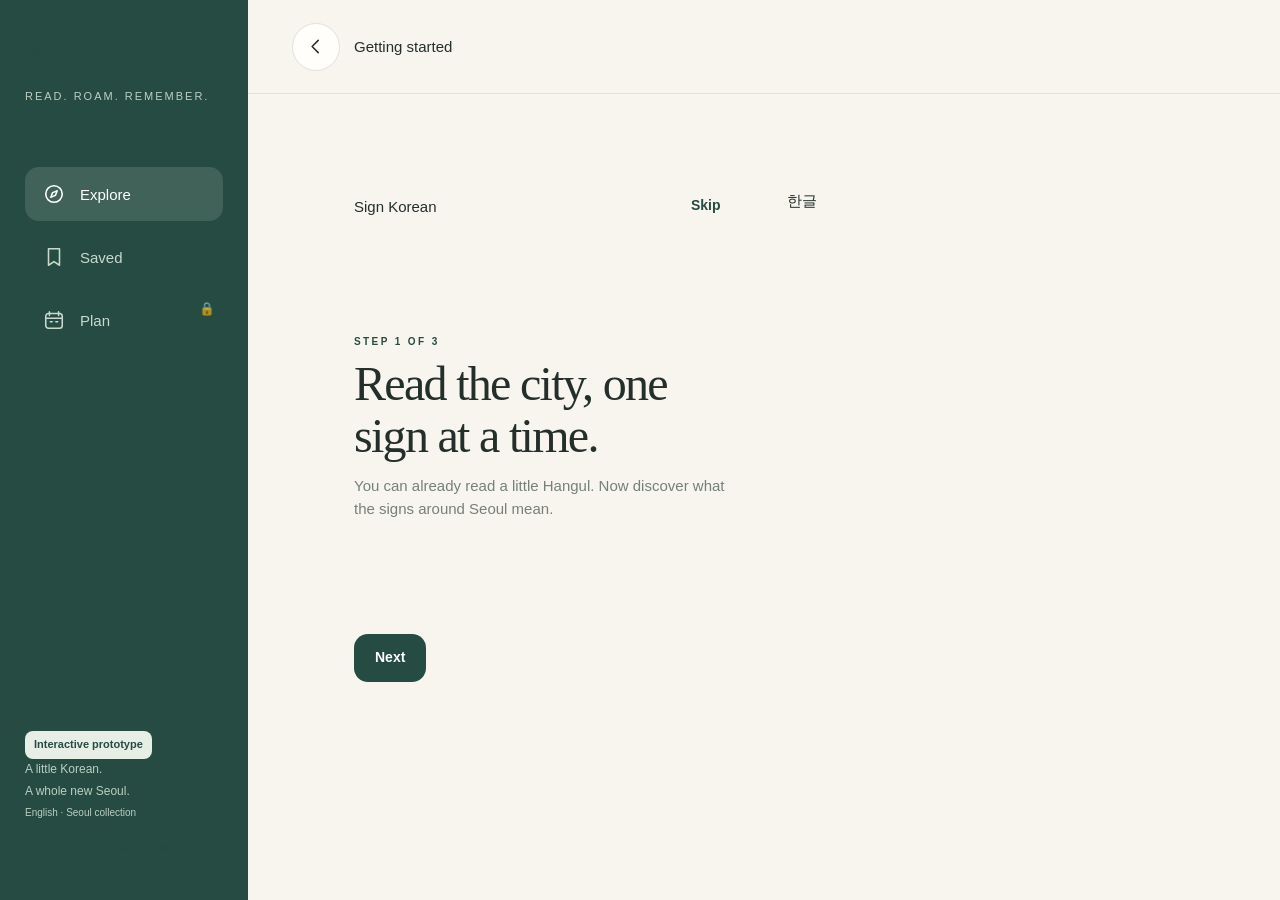
==== prototype/index.html @ f9865173 "feat(prototype): add interactive design prototype SC01~SC21을 클릭으로 따라갈 수 있는 오프라인 프로토타입. - 기초 표지판 30장(" ====
<!doctype html>
<html lang="en">
<head>
  <meta charset="utf-8">
  <meta name="viewport" content="width=device-width, initial-scale=1, viewport-fit=cover">
  <meta name="theme-color" content="#254b42">
  <title>Sign Korean · Learn your way around Seoul</title>
  <link rel="stylesheet" href="styles.css">
</head>
<body>
  <div id="app"></div>
  <script src="data.js"></script>
  <script src="app.js"></script>
</body>
</html>
---- prototype/styles.css ----
/* Sign Korean — photo-led travel companion. */
:root{--paper:#f7f5ee;--surface:#fffefa;--forest:#254b42;--forest-dark:#193930;--coral:#e27659;--ink:#242f2b;--muted:#758078;--line:#dfE4da;--sage:#e7eee5;--cream:#eeeadc;--radius:24px;--sans:'Segoe UI','Noto Sans',Tahoma,sans-serif;--display:Georgia,'Times New Roman',serif}
*{box-sizing:border-box}html{scroll-behavior:smooth}body{margin:0;background:var(--paper);color:var(--ink);font-family:var(--sans);font-size:15px;line-height:1.55;-webkit-font-smoothing:antialiased}button,input,select,textarea{font:inherit}button,a,input,select{ -webkit-tap-highlight-color:transparent}button{cursor:pointer}button:disabled{cursor:not-allowed;opacity:.44}button{color:inherit}a{color:var(--forest)}img{display:block;max-width:100%}svg{flex-shrink:0;vertical-align:middle}button svg{width:22px;height:22px}h1,h2,h3,p{margin:0}h2{font-size:23px;font-weight:650;letter-spacing:-.6px}h3{font-size:17px;font-weight:650}button:focus-visible,a:focus-visible,input:focus-visible,select:focus-visible,[tabindex]:focus-visible{outline:3px solid var(--coral);outline-offset:4px}::selection{background:#dfebd9}button{transition:background .18s ease,transform .18s ease,border-color .18s ease}button:hover:not(:disabled){transform:translateY(-1px)}button:active:not(:disabled){transform:translateY(0)}
.app-shell{min-height:100vh}.app-sidebar{position:fixed;inset:0 auto 0 0;width:248px;padding:42px 25px 28px;background:var(--forest);color:var(--paper);display:flex;flex-direction:column;z-index:20}.app-sidebar .brand{font-family:var(--display);font-size:31px;line-height:1.1;letter-spacing:-1px}.app-sidebar .brand small,.app-sidebar .brand-tagline{display:block;font-family:var(--sans);font-size:11px;letter-spacing:2px;text-transform:uppercase;color:#bccfc1;margin-top:14px}.app-sidebar nav{display:flex;flex-direction:column;gap:9px;margin-top:65px}.app-sidebar nav button{border:0;background:transparent;color:#c9d9ce;text-align:left;min-height:54px;padding:0 18px;display:flex;align-items:center;gap:15px;border-radius:14px;font-size:15px}.app-sidebar nav button.active,.app-sidebar nav button:hover{color:#fff;background:#416258}.app-sidebar .sidebar-note,.app-sidebar .sidebar-footer{margin-top:auto;color:#bccfc1;font-size:12px;line-height:1.8}.app-sidebar .sidebar-note strong{display:block;color:#eaf0e5;font-weight:500;font-size:14px}.workspace{margin-left:248px;min-height:100vh}.topbar{height:94px;max-width:1150px;padding:0 44px;margin:auto;display:flex;align-items:center;justify-content:space-between;gap:16px;border-bottom:1px solid var(--line)}.topbar h2,.topbar .topbar-title{font-size:16px;font-weight:600;letter-spacing:0}.topbar .topbar-left{display:flex;align-items:center;gap:14px}.topbar .topbar-meta{color:var(--muted);font-size:12px}.page-body{max-width:1100px;margin:0 auto;padding:38px 44px 56px;animation:arrive .3s ease-out}.page-head{margin-bottom:28px}.eyebrow{text-transform:uppercase;letter-spacing:2.4px;font-size:10px;font-weight:650;color:var(--forest);margin-bottom:9px}.page-title{font-family:var(--display);font-size:48px;line-height:1.08;font-weight:400;letter-spacing:-1.7px}.page-subtitle{margin-top:12px;color:var(--muted);max-width:510px;font-size:15px}.bottom-nav{display:none}.back-button{display:inline-flex;align-items:center;justify-content:center;min-width:48px;min-height:48px;border:1px solid var(--line);background:var(--surface);border-radius:50%}
.btn{display:inline-flex;align-items:center;justify-content:center;gap:9px;border-radius:14px;min-height:48px;padding:12px 20px;font-weight:600;font-size:14px;border:1px solid transparent;line-height:1.4;text-decoration:none}.btn-primary{background:var(--forest);color:white}.btn-primary:hover:not(:disabled){background:var(--forest-dark)}.btn-secondary{background:var(--surface);border-color:var(--line);color:var(--forest)}.btn-secondary:hover:not(:disabled){border-color:#a9bcae;background:#f0f5eb}.btn-ghost{background:transparent;color:var(--forest)}.btn-danger,.danger{color:#ad4531}.btn-danger{background:#fce8df;border-color:#f2c7b7}.icon-btn{width:48px;height:48px;min-width:48px;border:1px solid var(--line);display:inline-flex;align-items:center;justify-content:center;border-radius:50%;background:var(--surface)}.icon-btn.active{background:var(--forest);border-color:var(--forest);color:#fff}.icon-btn svg{width:21px;height:21px}.badge{display:inline-flex;align-items:center;gap:5px;border-radius:8px;background:var(--sage);color:var(--forest);padding:4px 9px;font-size:11px;font-weight:600;white-space:nowrap}.badge.coral{background:#fae5dc;color:#a65339}.badge.known{background:#deeadb}.badge.learning{background:#fae7dd;color:#ab583d}.badge.new{background:#efeee8;color:#7e8278}.chips{display:flex;gap:8px;flex-wrap:wrap}.chip{border:1px solid var(--line);background:transparent;padding:9px 16px;border-radius:100px;min-height:44px;font-size:12px;font-weight:600;white-space:nowrap}.chip.active{background:var(--forest);color:#fff;border-color:var(--forest)}
.hero-panel{border-radius:var(--radius);overflow:hidden;position:relative;min-height:270px;margin-bottom:32px;background:var(--forest);color:white;padding:35px;display:flex;align-items:flex-end}.hero-panel>img,.hero-panel .hero-image{position:absolute;inset:0;width:100%;height:100%;object-fit:cover;opacity:.7}.hero-panel:after{content:'';position:absolute;inset:0;background:linear-gradient(90deg,rgba(20,43,35,.77),rgba(20,43,35,.04))}.hero-panel>*:not(img):not(.hero-image){position:relative;z-index:1}.hero-panel h2{font-family:var(--display);font-size:37px;font-weight:400;line-height:1.15;max-width:340px;letter-spacing:-.9px}.hero-panel p{max-width:330px;margin-top:12px;color:#e1e9dd;font-size:13px}.hero-panel .eyebrow{color:#f1dfcb}.hero-panel .btn{margin-top:20px;background:var(--surface);color:var(--forest)}.search-field,.search-box{position:relative;display:flex;gap:10px;align-items:center;border:1px solid var(--line);border-radius:14px;padding:0 15px;background:var(--surface);margin-bottom:25px}.search-field input,.search-box input{border:0!important;box-shadow:none!important;background:transparent;width:100%;min-height:52px;outline:none;padding:12px 0}.search-field svg,.search-box svg{width:19px;color:var(--muted)}.landmark-grid{display:grid;grid-template-columns:repeat(2,minmax(0,1fr));gap:24px}.landmark-card{padding:0;background:var(--surface);border:1px solid var(--line);border-radius:var(--radius);overflow:hidden;text-align:left;width:100%;display:block;color:var(--ink);transition:transform .22s,border-color .22s}.landmark-card:hover{border-color:#b7c7b8;transform:translateY(-3px)!important}.landmark-image{width:100%;height:225px;object-fit:cover}.landmark-info{padding:21px 23px 22px}.landmark-info h3{font-family:var(--display);font-size:26px;font-weight:400;letter-spacing:-.6px}.landmark-info p{color:var(--muted);font-size:12px;margin:4px 0 15px}.landmark-info .row{justify-content:space-between}.landmark-info .small{font-size:11px}.section-head{display:flex;align-items:center;justify-content:space-between;gap:16px;margin:30px 0 18px}.section-head h2{font-size:20px}.section-head .small{color:var(--muted)}.resume-banner,.notice,.info-banner{padding:17px 20px;border:1px solid #cfdaca;background:#eaf0e4;border-radius:16px;display:flex;gap:15px;align-items:center;margin-bottom:24px}.resume-banner>div{flex:1}.resume-banner strong{font-size:14px}.resume-banner p{color:var(--muted);font-size:12px}.offline-banner,.error-banner{padding:12px 16px;background:#f8e8df;border:1px solid #efd0bd;border-radius:12px;font-size:12px;color:#a04e36;margin-bottom:20px}
.detail-image,.detail-hero{width:100%;height:330px;border-radius:24px;object-fit:cover;margin-bottom:26px}.detail-layout{display:grid;grid-template-columns:minmax(0,1.55fr) minmax(240px,1fr);gap:30px}.place-list{display:flex;flex-direction:column;gap:12px}.place-row,.saved-row{display:flex;align-items:center;gap:17px;padding:16px;background:var(--surface);border:1px solid var(--line);border-radius:18px;width:100%;text-align:left}.place-row img,.saved-row img{width:78px;height:78px;object-fit:cover;border-radius:12px;flex-shrink:0}.place-row .place-info,.saved-row .saved-info,.place-row>div,.saved-row>div{flex:1;min-width:0}.place-row h3,.saved-row h3{font-size:15px}.place-row p,.saved-row p{font-size:12px;color:var(--muted);margin:3px 0}.saved-row .korean{font-size:21px;font-weight:650;letter-spacing:-.4px}.saved-row .row{margin-top:9px}.saved-list{display:flex;flex-direction:column;gap:14px}.filter-bar{display:flex;gap:12px;margin:20px 0 25px}.filter-bar .select{min-width:0;flex:1}.stat-grid{display:grid;grid-template-columns:repeat(3,minmax(0,1fr));gap:12px;margin:22px 0}.stat-card{border:1px solid var(--line);border-radius:16px;padding:20px 16px;background:var(--surface);text-align:center}.stat-card strong,.stat-card .stat-value{display:block;font-family:var(--display);font-size:34px;font-weight:400;line-height:1.15;color:var(--forest)}.stat-card span,.stat-card .small{display:block;color:var(--muted);font-size:11px;margin-top:6px}.action-bar,.fixed-actions{display:flex;gap:10px;flex-wrap:wrap;margin-top:27px}.action-bar .btn-primary{flex:1}.word-display{font-size:35px;line-height:1.4;font-weight:650;letter-spacing:-1px}.meaning-text{font-family:var(--display);font-size:24px;color:var(--forest);line-height:1.3}.address{font-size:12px;color:var(--muted)}
.learning-layout{max-width:690px;margin:auto}.study-progress{display:flex;align-items:center;justify-content:space-between;gap:12px;margin-bottom:16px;font-size:12px;color:var(--muted)}.progress-track,.progress-bar{height:4px;border-radius:8px;background:#e0e6db;overflow:hidden;flex:1}.progress-track span,.progress-bar span{display:block;height:100%;background:var(--forest);border-radius:inherit}.learning-card{border-radius:24px;background:var(--surface);overflow:hidden;border:1px solid var(--line)}.sign-photo{position:relative;aspect-ratio:4/3;overflow:hidden;background:#e8e5db;touch-action:none;user-select:none;cursor:zoom-in;isolation:isolate}.sign-image{width:100%;height:100%;object-fit:contain;pointer-events:none}.sign-photo .icon-btn{position:absolute;top:16px;right:16px;z-index:4;background:#fffefae8}.photo-overlay{position:absolute;inset:auto 16px 16px 16px;display:flex;justify-content:space-between;align-items:center;pointer-events:none}.photo-overlay .badge{background:#fffefae6}.word-panel{padding:27px;text-align:center;min-height:165px}.word-panel h2,.word-panel .korean{font-size:34px;letter-spacing:-1px;margin-bottom:10px;font-weight:650}.word-panel .meaning{font-family:var(--display);font-size:25px;color:var(--forest)}.word-panel .muted{font-size:12px;margin-top:6px}.word-panel .btn{margin-top:3px}.learning-actions{display:grid;grid-template-columns:1fr 1fr;gap:12px;margin-top:20px}.learning-actions .btn{min-height:56px;border-radius:16px}.learning-actions .btn:first-child{background:var(--forest);color:#fff;border-color:var(--forest)}.learning-actions .btn:last-child{background:#f3e0d5;border-color:#ebcab8;color:#9d4d34}.gesture-hint{font-size:11px;text-align:center;color:var(--muted);margin:14px 0}.learning-tools{display:flex;gap:10px;justify-content:center;margin-top:17px}.learning-tools .btn{font-size:12px}.decision-overlay{position:absolute;inset:0;z-index:3;display:flex;align-items:center;justify-content:center;font-size:32px;font-weight:700;color:white;background:#254b42b8;pointer-events:none}.decision-overlay.again{background:#d47755ba}.summary-hero{text-align:center;padding:25px 0}.summary-hero .summary-icon{width:80px;height:80px;background:var(--sage);color:var(--forest);display:grid;place-items:center;border-radius:50%;margin:0 auto 22px}.summary-hero .page-title{font-size:43px}.review-card{border:1px solid var(--line);border-radius:20px;background:var(--surface);padding:22px;margin-bottom:14px}.review-card .review-head{display:flex;align-items:center;gap:12px;margin-bottom:13px}.avatar{width:40px;height:40px;display:flex;align-items:center;justify-content:center;border-radius:50%;background:var(--sage);color:var(--forest);font-size:13px;font-weight:600}.review-card .review-author{flex:1}.review-card .review-author strong{font-size:13px}.review-card p{font-size:14px;line-height:1.8}.review-card .review-meta{display:flex;gap:10px;color:var(--muted);font-size:11px;margin-top:12px}.stars{font-size:13px;color:#b97b38;letter-spacing:2px}.review-original{margin-top:12px;padding:13px;border-radius:12px;background:var(--paper);font-size:12px}.review-card .btn-ghost{font-size:12px;min-height:40px;padding:8px 0}.provider-note{font-size:11px;color:var(--muted);margin-bottom:20px}
.trip-card{background:var(--surface);border:1px solid var(--line);padding:24px;border-radius:22px;text-align:left;display:flex;align-items:center;justify-content:space-between;gap:20px;width:100%;margin-bottom:14px}.trip-card h3{font-family:var(--display);font-weight:400;font-size:27px;letter-spacing:-.6px}.trip-card p{font-size:12px;color:var(--muted);margin-top:6px}.trip-card .trip-icon{width:54px;height:54px;display:grid;place-items:center;background:var(--sage);border-radius:16px;color:var(--forest)}.trip-card .trip-content{flex:1}.date-chips,.day-tabs{display:flex;gap:10px;overflow-x:auto;padding:3px 0 15px;scrollbar-width:thin;margin-bottom:17px}.date-chips .chip,.day-tabs .chip{min-width:87px;white-space:normal;text-align:center;border-radius:15px;line-height:1.6;padding:12px 15px}.date-chips .chip span,.day-tabs .chip span{display:block;font-size:10px;opacity:.7}.day-start{display:flex;justify-content:space-between;align-items:center;gap:14px;padding:15px 18px;border-radius:16px;background:var(--sage);margin:9px 0 22px}.day-start p{font-size:12px;color:var(--muted)}.timeline{position:relative;display:flex;flex-direction:column;gap:0}.timeline-stop{display:flex;gap:17px;position:relative;align-items:flex-start}.stop-number{width:32px;height:32px;display:flex;justify-content:center;align-items:center;border-radius:50%;background:var(--forest);color:#fff;font-size:12px;font-weight:600;flex-shrink:0;margin-top:19px;z-index:1}.stop-content{flex:1;min-width:0;background:var(--surface);border:1px solid var(--line);border-radius:18px;padding:17px;display:flex;gap:14px;align-items:center}.stop-content img{width:65px;height:73px;object-fit:cover;border-radius:11px}.stop-content .stop-info{flex:1;min-width:0}.stop-content h3{font-size:15px}.stop-content .small{font-size:11px}.stop-time{font-size:11px;color:var(--forest);margin:7px 0 0}.timeline-leg{margin-left:15px;border-left:1px dashed #b7c8b7;padding:12px 0 12px 34px;font-size:11px;color:var(--muted);display:flex;align-items:center;gap:7px}.timeline-leg svg{width:15px;height:15px}.timeline-stop .icon-btn{width:42px;height:48px;min-width:42px;background:transparent;border-color:transparent}.reorder-actions{display:flex;flex-direction:column;gap:4px}.reorder-actions button{width:36px;height:34px;border:1px solid var(--line);background:var(--paper);border-radius:8px}.day-summary{background:#e8eee2;border-radius:18px;padding:20px;margin-top:24px}.day-summary .stat-grid{margin:0;gap:5px;grid-template-columns:repeat(4,1fr)}.day-summary .stat-card{padding:8px 4px;background:transparent;border:0}.day-summary .stat-card strong{font-size:25px}.day-summary .small{font-size:10px}.add-place-button{width:100%;margin-top:18px;border-style:dashed;background:transparent}.saved-device{font-size:11px;color:var(--muted);display:flex;align-items:center;justify-content:center;gap:6px;padding:25px 0}
.field{display:flex;flex-direction:column;gap:7px;margin-bottom:20px}.field label{font-size:12px;font-weight:600;color:var(--forest)}.input,.select,textarea{width:100%;border:1px solid var(--line);border-radius:12px;min-height:52px;padding:12px 14px;background:var(--surface);color:var(--ink);outline:none}.input:focus,.select:focus,textarea:focus{border-color:#698c76;box-shadow:0 0 0 3px #e5ece0}.field-hint{font-size:11px;color:var(--muted)}.field-error{font-size:12px;color:#ad4531}.form-grid{display:grid;grid-template-columns:1fr 1fr;gap:16px}.form-panel{max-width:580px;margin:15px auto 0;padding:30px;background:var(--surface);border:1px solid var(--line);border-radius:24px}.radio-option{border:1px solid var(--line);background:var(--surface);border-radius:14px;padding:16px;display:flex;gap:12px;margin:10px 0;align-items:flex-start}.radio-option:has(input:checked){background:var(--sage);border-color:#a8bea6}.radio-option input{accent-color:var(--forest);margin-top:5px}.radio-option strong{display:block;font-size:13px}.radio-option .small{font-size:11px;color:var(--muted)}.setting-row{display:flex;justify-content:space-between;gap:14px;align-items:center;min-height:76px;border-bottom:1px solid var(--line);padding:17px 0}.setting-row h3{font-size:14px}.setting-row p{font-size:12px;color:var(--muted);margin-top:3px}.settings-section{background:var(--surface);border:1px solid var(--line);border-radius:20px;padding:0 22px;margin-bottom:20px}.settings-section .setting-row:last-child{border:0}.settings-section summary{padding:20px 0;cursor:pointer;font-weight:600;font-size:14px}.settings-section details p{font-size:12px;color:var(--muted);padding-bottom:20px}
.map-canvas{position:relative;height:430px;overflow:hidden;border-radius:24px;background:#e9eddf;border:1px solid #d6dfd0;touch-action:none}.map-canvas>svg{width:100%;height:100%;display:block}.map-controls{position:absolute;top:16px;right:16px;display:flex;flex-direction:column;gap:8px;z-index:3}.map-controls .icon-btn{border-color:#d3dacc;background:#fffefaed;border-radius:13px}.map-attribution{position:absolute;right:10px;bottom:8px;color:#68766b;font-size:9px;background:#fffefaab;padding:3px 7px;border-radius:5px}.map-point{cursor:pointer}.map-panel{position:relative;padding:23px;border:1px solid var(--line);border-radius:20px;margin-top:17px;background:var(--surface)}.route-fields{border:1px solid var(--line);border-radius:17px;background:var(--surface);padding:17px 20px;margin-bottom:20px}.route-fields .row{align-items:center}.route-fields .route-label{width:34px;text-transform:uppercase;font-size:10px;font-weight:600;color:var(--muted)}.route-fields .route-value{flex:1;text-align:left;border:0;background:transparent;min-height:44px;font-weight:600;font-size:13px}.route-fields .divider{margin:6px 0}.map-panel .stat-grid{margin:0 0 17px}.map-panel .stat-card{padding:10px;background:transparent;border:0}.map-panel .stat-card strong{font-size:30px}.route-leg{padding:14px 0;display:flex;gap:12px;align-items:center;border-bottom:1px solid var(--line);font-size:12px}.route-leg:last-child{border-bottom:0}.route-leg.active{color:var(--forest);font-weight:600}.origin-preview{padding:16px;background:var(--sage);border-radius:15px;margin:18px 0}
.modal-backdrop{position:fixed;inset:0;background:#18352d6b;backdrop-filter:blur(4px);z-index:80;display:flex;align-items:center;justify-content:center;padding:28px;animation:fade .18s ease}.sheet{position:relative;background:var(--surface);border-radius:25px;width:min(510px,100%);max-height:calc(100dvh - 56px);overflow:auto;box-shadow:0 24px 100px #142e2b25;animation:sheet-in .24s ease}.sheet-head{padding:25px 26px 18px;display:flex;align-items:center;justify-content:space-between;gap:15px;border-bottom:1px solid var(--line)}.sheet-head h2{font-family:var(--display);font-size:29px;font-weight:400;letter-spacing:-.6px}.sheet-head .icon-btn{border:0;background:var(--paper)}.sheet-body{padding:23px 26px}.sheet-body>p{font-size:14px;color:var(--muted)}.sheet-actions{padding:0 26px 26px;display:flex;gap:10px;flex-wrap:wrap}.sheet-actions .btn{flex:1}.sheet-actions.stack{flex-direction:column}.sheet .date-chips{margin:12px 0 0}.sheet .place-row{margin-bottom:13px}.modal-confirm .sheet{max-width:450px}.modal-confirm .sheet-head{border:0;padding-bottom:0}.modal-confirm .sheet-body{padding-top:12px}.toast{position:fixed;bottom:26px;left:calc(50% + 124px);transform:translateX(-50%);background:var(--forest-dark);color:#fff;z-index:120;border-radius:14px;padding:15px 20px;max-width:calc(100vw - 40px);width:max-content;display:flex;align-items:center;gap:18px;font-size:12px;box-shadow:0 8px 26px #19393020;animation:fade .2s}.toast button{color:#f7cbb3;font-weight:650;font-size:12px;background:none;border:0;padding:3px}.photo-zoom{background:#1f2824;color:#fff;position:fixed;inset:0;z-index:85;display:flex;flex-direction:column}.photo-zoom .topbar{width:100%;max-width:none;border-color:#ffffff20}.photo-zoom .icon-btn{background:#ffffff12;color:#fff;border-color:#ffffff25}.photo-zoom .zoom-stage{flex:1;min-height:0;overflow:hidden;display:grid;place-items:center;touch-action:none}.photo-zoom img{max-height:100%;object-fit:contain;user-select:none}.photo-zoom .zoom-caption{padding:20px;text-align:center;background:#19231d}.photo-zoom .zoom-caption .small{color:#a9b5ac;font-size:10px}.zoom-controls{display:flex;justify-content:center;gap:12px;margin-top:12px}.zoom-controls .btn{border-color:#ffffff30;background:#ffffff0a;color:#fff}
.onboarding{max-width:820px;margin:0 auto;display:grid;grid-template-columns:1fr 1fr;gap:45px;align-items:center;min-height:570px}.onboarding-image{position:relative;border-radius:26px;overflow:hidden;aspect-ratio:3/4;background:var(--sage)}.onboarding-image>img{width:100%;height:100%;object-fit:cover}.onboarding-content .page-title{font-size:47px}.onboarding-content>p{color:var(--muted);margin:18px 0 30px;line-height:1.8;font-size:14px}.onboarding .example-card{position:absolute;inset:auto 18px 18px;padding:20px;background:#fffefaed;border-radius:18px;text-align:center}.example-card .korean{font-size:27px}.example-card p{font-family:var(--display);font-size:19px;color:var(--forest)}.step-dots{display:flex;gap:8px;margin-bottom:25px}.step-dots span{width:7px;height:7px;background:#d0d8c9;border-radius:50%}.step-dots span.active{width:26px;border-radius:8px;background:var(--forest)}.gesture-demo{display:flex;justify-content:space-between;gap:12px;position:absolute;bottom:25px;left:18px;right:18px}.gesture-demo .badge{background:#fffefae8;padding:12px;font-size:12px}.empty-state{text-align:center;padding:58px 24px 65px;border-radius:24px;border:1px dashed #ccd8c7;background:#f2f4eb}.empty-state .empty-icon{width:70px;height:70px;border-radius:50%;display:grid;place-items:center;background:var(--sage);color:var(--forest);margin:0 auto 22px}.empty-state h2{font-family:var(--display);font-size:29px;font-weight:400}.empty-state p{max-width:340px;margin:11px auto 23px;color:var(--muted);font-size:13px}.skeleton{background:linear-gradient(90deg,#e8ecdf 25%,#f2f4e9 50%,#e8ecdf 75%);background-size:200% 100%;animation:shimmer 1.7s infinite;border-radius:12px;min-height:20px}.spinner{width:24px;height:24px;border:2px solid var(--line);border-top-color:var(--forest);border-radius:50%;animation:spin .8s linear infinite}.error-state{text-align:center;padding:40px}.error-state p{color:var(--muted);margin:12px 0 22px}.stack{display:flex;flex-direction:column;gap:14px}.row{display:flex;align-items:center;gap:12px}.row.between{justify-content:space-between}.muted{color:var(--muted)}.small{font-size:12px}.divider{height:1px;background:var(--line);margin:22px 0}.full-width{width:100%}.hidden{display:none!important}.sr-only{position:absolute;width:1px;height:1px;padding:0;overflow:hidden;clip:rect(0,0,0,0);white-space:nowrap;border:0}.text-center{text-align:center}.mt-16{margin-top:16px}.mt-24{margin-top:24px}.mb-24{margin-bottom:24px}
@keyframes arrive{from{opacity:0;transform:translateY(8px)}to{opacity:1;transform:none}}@keyframes fade{from{opacity:0}to{opacity:1}}@keyframes sheet-in{from{opacity:0;transform:translateY(15px)}to{opacity:1;transform:none}}@keyframes shimmer{to{background-position:-200% 0}}@keyframes spin{to{transform:rotate(360deg)}}
@media(min-width:1500px){.app-sidebar{width:280px;padding-left:35px;padding-right:35px}.workspace{margin-left:280px}.toast{left:calc(50% + 140px)}.page-body{padding-top:46px}.hero-panel{min-height:300px}}
@media(max-width:1000px) and (min-width:701px){.app-sidebar{width:190px;padding:34px 18px}.app-sidebar .brand{font-size:27px}.workspace{margin-left:190px}.topbar{padding:0 27px}.page-body{padding:30px 27px 45px}.landmark-grid{gap:17px}.landmark-image{height:190px}.page-title{font-size:40px}.hero-panel{padding:27px}.detail-layout{display:block}.toast{left:calc(50% + 95px)}.onboarding{gap:25px}.onboarding-content .page-title{font-size:36px}}
@media(max-width:700px){body{font-size:14px}.app-sidebar{display:none}.workspace{margin:0;min-height:100dvh}.topbar{height:74px;padding:0 20px;max-width:none;background:var(--paper)}.topbar h2,.topbar .topbar-title{font-size:15px}.topbar .topbar-meta{font-size:10px}.page-body{padding:25px 20px 105px;max-width:none}.page-title{font-size:37px;letter-spacing:-1.1px}.page-subtitle{font-size:13px;line-height:1.6}.page-head{margin-bottom:23px}.eyebrow{font-size:9px;letter-spacing:2px}.bottom-nav{position:fixed;bottom:0;left:0;right:0;background:#fffefaf5;backdrop-filter:blur(12px);border-top:1px solid var(--line);display:flex;justify-content:space-around;padding:7px 18px calc(7px + env(safe-area-inset-bottom));min-height:72px;z-index:30}.bottom-nav button{border:0;background:transparent;color:#8a9388;flex:1;display:flex;flex-direction:column;align-items:center;justify-content:center;gap:4px;min-height:54px;font-size:10px;border-radius:12px;padding:5px}.bottom-nav button svg{width:21px;height:21px}.bottom-nav button.active{color:var(--forest);font-weight:650;background:#eaf0e33d}.hero-panel{min-height:237px;padding:25px;border-radius:22px;margin-bottom:26px}.hero-panel h2{font-size:30px;max-width:235px}.hero-panel p{max-width:220px;font-size:11px}.hero-panel .btn{margin-top:17px;min-height:44px;font-size:12px;padding:10px 16px}.landmark-grid{grid-template-columns:1fr;gap:19px}.landmark-image{height:215px}.landmark-info{padding:18px 20px}.landmark-info h3{font-size:27px}.section-head{margin:25px 0 16px}.section-head h2{font-size:19px}.search-box,.search-field{margin-bottom:21px}.resume-banner{padding:14px;gap:10px}.resume-banner .btn{padding:10px;font-size:11px}.detail-image,.detail-hero{height:235px;margin-bottom:22px}.detail-layout{display:block}.stat-grid{gap:9px}.stat-card{padding:17px 10px}.stat-card strong{font-size:29px}.action-bar{gap:8px}.action-bar .btn{padding:12px 15px;font-size:12px}.place-row,.saved-row{padding:12px;gap:12px;border-radius:17px}.place-row img,.saved-row img{width:65px;height:72px}.place-row h3,.saved-row h3{font-size:13px}.place-row .btn{padding:10px;min-height:48px;font-size:11px}.saved-row .korean{font-size:20px}.saved-row .row{gap:5px;flex-wrap:wrap}.saved-row .btn{padding:8px 10px;font-size:10px;min-height:40px}.filter-bar{gap:8px}.filter-bar .select{font-size:11px;padding:10px}.word-panel{padding:23px 18px;min-height:150px}.word-panel h2,.word-panel .korean{font-size:30px}.word-panel .meaning{font-size:23px}.learning-layout{max-width:none}.learning-actions{gap:10px;margin-top:17px}.learning-actions .btn{font-size:12px;padding:13px 10px;min-height:54px}.learning-tools{gap:3px;margin-top:13px}.learning-tools .btn{font-size:11px;padding:10px 12px;gap:5px}.learning-tools .btn svg{width:17px;height:17px}.sign-photo .icon-btn{top:12px;right:12px}.gesture-hint{margin-top:12px;font-size:10px}.review-card{padding:18px}.review-card p{font-size:13px}.trip-card{padding:20px;gap:12px}.trip-card h3{font-size:24px}.trip-card .trip-icon{width:47px;height:47px}.form-panel{padding:22px;border-radius:20px}.form-grid{gap:10px}.form-grid .input{font-size:12px;padding:10px}.date-chips{gap:8px}.date-chips .chip{min-width:78px;padding:9px 12px}.day-start{padding:13px;gap:10px}.day-start .btn{font-size:11px;padding:10px}.timeline-stop{gap:11px}.stop-number{width:27px;height:27px;font-size:11px;margin-top:17px}.stop-content{padding:13px;gap:11px}.stop-content img{width:51px;height:65px}.stop-content h3{font-size:12px}.stop-content .small{font-size:10px}.stop-content .icon-btn{width:30px;min-width:30px}.stop-time{font-size:9px}.timeline-leg{margin-left:13px;padding-left:25px;font-size:10px}.day-summary{padding:14px}.day-summary .stat-card strong{font-size:22px}.day-summary .stat-card span{font-size:9px}.map-canvas{height:390px;border-radius:21px}.map-panel{padding:18px}.map-panel .stat-card strong{font-size:26px}.modal-backdrop{padding:0;align-items:flex-end}.sheet{border-radius:25px 25px 0 0;width:100%;max-height:90dvh;padding-bottom:env(safe-area-inset-bottom)}.sheet:before{content:'';display:block;width:38px;height:4px;background:#d8ded2;border-radius:4px;margin:10px auto 0}.sheet-head{padding:15px 21px 17px}.sheet-head h2{font-size:27px}.sheet-body{padding:20px 21px}.sheet-actions{padding:0 21px 23px}.modal-confirm{padding:20px;align-items:center}.modal-confirm .sheet{border-radius:24px;padding:0;max-height:calc(100dvh - 40px)}.modal-confirm .sheet:before{display:none}.modal-confirm .sheet-head{padding-top:23px}.toast{left:50%;bottom:90px;width:calc(100% - 36px);max-width:420px;justify-content:space-between;gap:10px;padding:15px 17px;font-size:11px}.photo-zoom .topbar{padding:0 18px}.onboarding{display:flex;flex-direction:column;min-height:0;gap:26px;padding-top:4px}.onboarding-image{width:100%;aspect-ratio:4/3;max-height:290px}.onboarding-content{width:100%}.onboarding-content .page-title{font-size:35px}.onboarding-content>p{font-size:13px;margin:15px 0 25px}.step-dots{margin-bottom:17px}.onboarding .example-card{inset:auto 16px 16px;padding:13px}.example-card .korean{font-size:24px}.example-card p{font-size:16px}.empty-state{padding:45px 20px}.empty-state h2{font-size:27px}}
@media(max-width:375px){.page-body{padding-left:16px;padding-right:16px}.topbar{padding-left:16px;padding-right:16px}.page-title{font-size:34px}.landmark-image{height:195px}.hero-panel{min-height:219px;padding:22px}.hero-panel h2{font-size:28px}.word-panel h2{font-size:27px}.learning-actions .btn{font-size:11px}.learning-tools .btn{padding:9px}.stop-content{gap:9px;padding:11px}.stop-content img{width:45px;height:62px}.stop-content h3{font-size:11px}.stop-time{font-size:9px}.form-grid{grid-template-columns:1fr}.form-panel{padding:19px}.map-canvas{height:355px}.chip{font-size:11px;padding:9px 13px}}
@media(prefers-reduced-motion:reduce){*,*:before,*:after{animation-duration:.01ms!important;animation-iteration-count:1!important;transition-duration:.01ms!important;scroll-behavior:auto!important}}

/* ===== v2.0: Basics 표지판 · 발음 · 과금 (PRD §3·§7·§8) ===== */

/* 기초 표지판 판 — 사진 대신 앱이 그린다 */
.sign-plate{display:flex;flex-direction:column;align-items:center;justify-content:center;gap:.35rem;width:100%;height:100%;min-height:200px;padding:1.4rem 1rem;background:var(--plate,#2f6fb0);color:#fff;text-align:center;border-radius:14px;box-shadow:inset 0 0 0 4px rgba(255,255,255,.28)}
.sign-plate .plate-group{font-size:.62rem;letter-spacing:.14em;text-transform:uppercase;opacity:.82}
.sign-plate .plate-word{font-size:clamp(1.7rem,6vw,2.9rem);font-weight:800;line-height:1.15;word-break:keep-all}
.sign-plate .plate-roman{font-size:.85rem;font-style:italic;opacity:.9}
.sign-plate.mini{min-height:0;height:auto;padding:.6rem .4rem;gap:.1rem;border-radius:10px;box-shadow:inset 0 0 0 2px rgba(255,255,255,.3)}
.sign-plate.mini .plate-group{display:none}
.sign-plate.mini .plate-word{font-size:.95rem}
.sign-plate.mini .plate-roman{font-size:.6rem}
.sign-plate.hero-plate{min-height:220px;border-radius:var(--radius)}
.sign-plate.saved-thumb{min-height:0;width:72px;height:72px;padding:.4rem;border-radius:12px;flex:none}
.sign-plate.saved-thumb .plate-group,.sign-plate.saved-thumb .plate-roman{display:none}
.sign-plate.saved-thumb .plate-word{font-size:.8rem}
.sign-plate.zoom-image{min-height:320px}

/* Explore의 Basics 카드 */
.basics-card{display:grid;grid-template-columns:150px 1fr;gap:0;width:100%;text-align:left;background:var(--surface);border:1px solid var(--line);border-radius:var(--radius);overflow:hidden;cursor:pointer;margin-bottom:1.5rem}
.basics-card:hover{border-color:var(--forest)}
.basics-plates{display:flex;flex-direction:column;gap:.4rem;padding:.8rem;background:var(--sage)}
.basics-hero{display:flex;align-items:center;justify-content:center;padding:1rem;background:var(--sage)}
@media (max-width:640px){.basics-card{grid-template-columns:1fr}.basics-plates{flex-direction:row}}

/* Basics 분류 목록 */
.group-list{display:flex;flex-direction:column;gap:.9rem;margin:1rem 0}
.group-row{display:grid;grid-template-columns:6px 1fr;gap:.9rem;padding:.9rem 1rem .9rem 0;background:var(--surface);border:1px solid var(--line);border-radius:16px;overflow:hidden}
.group-row .group-bar{background:var(--plate,#2f6fb0)}
.group-row small{display:block;color:var(--muted);font-size:.78rem;margin-top:.15rem}
.group-words{display:flex;flex-wrap:wrap;gap:.4rem;margin-top:.6rem}
.word-chip{padding:.3rem .65rem;background:var(--sage);border:1px solid var(--line);border-radius:999px;font-size:.9rem;cursor:pointer}
.word-chip:hover{background:var(--plate,#2f6fb0);color:#fff;border-color:transparent}
.basics-note{margin-top:.6rem;text-align:center}

/* 발음 (FR28·29) */
.pronunciation{display:flex;align-items:center;justify-content:center;gap:.7rem;flex-wrap:wrap;margin:.45rem 0 .8rem}
.roman{font-style:italic;color:var(--muted);font-size:1rem;letter-spacing:.01em}
.speak-btn{display:inline-flex;align-items:center;gap:.35rem;padding:.35rem .8rem;font-size:.85rem;min-height:44px}

/* 유료 잠금 (UX09) — Basics의 '버튼 없음'과 다른 상태 */
.lock{margin-left:.3rem;font-size:.85em;opacity:.75}
.nav-item .lock{position:absolute;top:.35rem;right:.5rem;margin:0}
.nav-item{position:relative}

/* 북마크 한도 (FR27) */
.quota-row{display:flex;align-items:center;justify-content:space-between;gap:.8rem;flex-wrap:wrap;padding:.7rem 1rem;background:var(--cream);border-radius:14px;margin-bottom:.5rem;font-size:.9rem}
.quota-row.paid{background:var(--sage);margin-bottom:1rem}
.quota-track{height:5px;background:var(--line);border-radius:999px;overflow:hidden;margin-bottom:1rem}
.quota-track span{display:block;height:100%;background:var(--coral)}

/* SC21 업그레이드 */
.upgrade-panel{padding:1.4rem;background:var(--surface);border:1px solid var(--line);border-radius:var(--radius);margin:1rem 0}
.upgrade-panel h2{font-family:var(--display);font-size:1.35rem;margin:.2rem 0 1.1rem}
.upgrade-list{list-style:none;padding:0;margin:0 0 1.2rem;display:flex;flex-direction:column;gap:.9rem}
.upgrade-list li{display:flex;gap:.8rem;align-items:flex-start}
.upgrade-list svg{flex:none;color:var(--forest)}
.upgrade-list strong{display:block}
.upgrade-list span{color:var(--muted);font-size:.88rem}
.upgrade-free{padding:.8rem 1rem;background:var(--sage);border-radius:14px;margin-bottom:1rem}
.upgrade-free strong{display:block;font-size:.92rem}
.upgrade-free span{color:var(--muted);font-size:.84rem}
.upgrade-price{display:flex;align-items:baseline;gap:.6rem;margin-bottom:1rem}
.upgrade-price strong{font-size:1.8rem;font-family:var(--display)}
.upgrade-price span{color:var(--muted);font-size:.85rem}
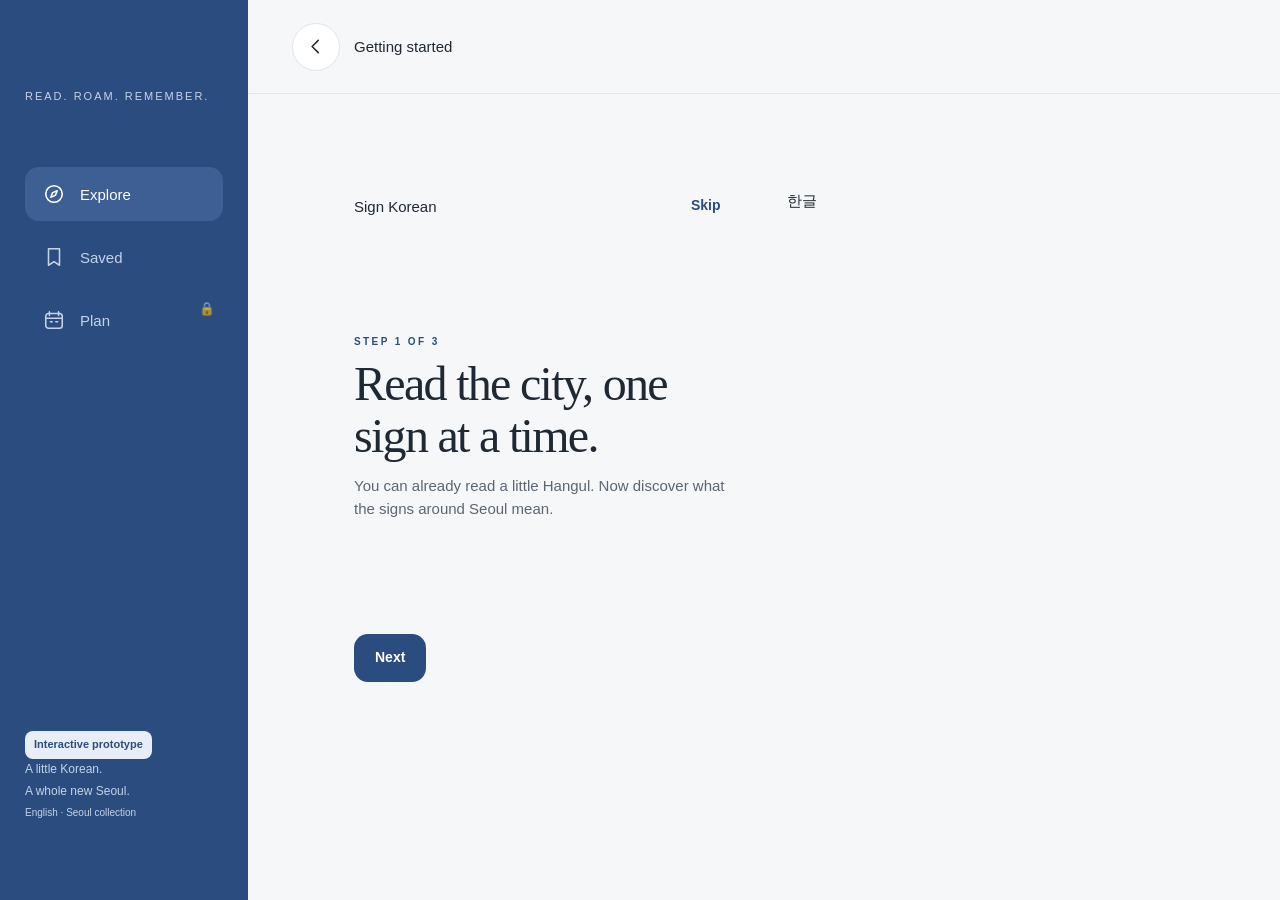
==== commit dd8bbd76: "style(prototype): apply learning palette (navy primary, green I know, orange don't know) - Replace w" ====
--- a/prototype/index.html
+++ b/prototype/index.html
@@ -3,13 +3,16 @@
 <head>
   <meta charset="utf-8">
   <meta name="viewport" content="width=device-width, initial-scale=1, viewport-fit=cover">
-  <meta name="theme-color" content="#254b42">
+  <meta name="theme-color" content="#2b4c7e">
   <title>Sign Korean · Learn your way around Seoul</title>
   <link rel="stylesheet" href="styles.css">
 </head>
 <body>
   <div id="app"></div>
   <script src="data.js"></script>
+  <script src="tour_photos.js"></script>
+  <script src="commons_photos.js"></script>
+  <script src="audio_index.js"></script>
   <script src="app.js"></script>
 </body>
 </html>
--- a/prototype/styles.css
+++ b/prototype/styles.css
@@ -1,21 +1,21 @@
 /* Sign Korean — photo-led travel companion. */
-:root{--paper:#f7f5ee;--surface:#fffefa;--forest:#254b42;--forest-dark:#193930;--coral:#e27659;--ink:#242f2b;--muted:#758078;--line:#dfE4da;--sage:#e7eee5;--cream:#eeeadc;--radius:24px;--sans:'Segoe UI','Noto Sans',Tahoma,sans-serif;--display:Georgia,'Times New Roman',serif}
-*{box-sizing:border-box}html{scroll-behavior:smooth}body{margin:0;background:var(--paper);color:var(--ink);font-family:var(--sans);font-size:15px;line-height:1.55;-webkit-font-smoothing:antialiased}button,input,select,textarea{font:inherit}button,a,input,select{ -webkit-tap-highlight-color:transparent}button{cursor:pointer}button:disabled{cursor:not-allowed;opacity:.44}button{color:inherit}a{color:var(--forest)}img{display:block;max-width:100%}svg{flex-shrink:0;vertical-align:middle}button svg{width:22px;height:22px}h1,h2,h3,p{margin:0}h2{font-size:23px;font-weight:650;letter-spacing:-.6px}h3{font-size:17px;font-weight:650}button:focus-visible,a:focus-visible,input:focus-visible,select:focus-visible,[tabindex]:focus-visible{outline:3px solid var(--coral);outline-offset:4px}::selection{background:#dfebd9}button{transition:background .18s ease,transform .18s ease,border-color .18s ease}button:hover:not(:disabled){transform:translateY(-1px)}button:active:not(:disabled){transform:translateY(0)}
-.app-shell{min-height:100vh}.app-sidebar{position:fixed;inset:0 auto 0 0;width:248px;padding:42px 25px 28px;background:var(--forest);color:var(--paper);display:flex;flex-direction:column;z-index:20}.app-sidebar .brand{font-family:var(--display);font-size:31px;line-height:1.1;letter-spacing:-1px}.app-sidebar .brand small,.app-sidebar .brand-tagline{display:block;font-family:var(--sans);font-size:11px;letter-spacing:2px;text-transform:uppercase;color:#bccfc1;margin-top:14px}.app-sidebar nav{display:flex;flex-direction:column;gap:9px;margin-top:65px}.app-sidebar nav button{border:0;background:transparent;color:#c9d9ce;text-align:left;min-height:54px;padding:0 18px;display:flex;align-items:center;gap:15px;border-radius:14px;font-size:15px}.app-sidebar nav button.active,.app-sidebar nav button:hover{color:#fff;background:#416258}.app-sidebar .sidebar-note,.app-sidebar .sidebar-footer{margin-top:auto;color:#bccfc1;font-size:12px;line-height:1.8}.app-sidebar .sidebar-note strong{display:block;color:#eaf0e5;font-weight:500;font-size:14px}.workspace{margin-left:248px;min-height:100vh}.topbar{height:94px;max-width:1150px;padding:0 44px;margin:auto;display:flex;align-items:center;justify-content:space-between;gap:16px;border-bottom:1px solid var(--line)}.topbar h2,.topbar .topbar-title{font-size:16px;font-weight:600;letter-spacing:0}.topbar .topbar-left{display:flex;align-items:center;gap:14px}.topbar .topbar-meta{color:var(--muted);font-size:12px}.page-body{max-width:1100px;margin:0 auto;padding:38px 44px 56px;animation:arrive .3s ease-out}.page-head{margin-bottom:28px}.eyebrow{text-transform:uppercase;letter-spacing:2.4px;font-size:10px;font-weight:650;color:var(--forest);margin-bottom:9px}.page-title{font-family:var(--display);font-size:48px;line-height:1.08;font-weight:400;letter-spacing:-1.7px}.page-subtitle{margin-top:12px;color:var(--muted);max-width:510px;font-size:15px}.bottom-nav{display:none}.back-button{display:inline-flex;align-items:center;justify-content:center;min-width:48px;min-height:48px;border:1px solid var(--line);background:var(--surface);border-radius:50%}
-.btn{display:inline-flex;align-items:center;justify-content:center;gap:9px;border-radius:14px;min-height:48px;padding:12px 20px;font-weight:600;font-size:14px;border:1px solid transparent;line-height:1.4;text-decoration:none}.btn-primary{background:var(--forest);color:white}.btn-primary:hover:not(:disabled){background:var(--forest-dark)}.btn-secondary{background:var(--surface);border-color:var(--line);color:var(--forest)}.btn-secondary:hover:not(:disabled){border-color:#a9bcae;background:#f0f5eb}.btn-ghost{background:transparent;color:var(--forest)}.btn-danger,.danger{color:#ad4531}.btn-danger{background:#fce8df;border-color:#f2c7b7}.icon-btn{width:48px;height:48px;min-width:48px;border:1px solid var(--line);display:inline-flex;align-items:center;justify-content:center;border-radius:50%;background:var(--surface)}.icon-btn.active{background:var(--forest);border-color:var(--forest);color:#fff}.icon-btn svg{width:21px;height:21px}.badge{display:inline-flex;align-items:center;gap:5px;border-radius:8px;background:var(--sage);color:var(--forest);padding:4px 9px;font-size:11px;font-weight:600;white-space:nowrap}.badge.coral{background:#fae5dc;color:#a65339}.badge.known{background:#deeadb}.badge.learning{background:#fae7dd;color:#ab583d}.badge.new{background:#efeee8;color:#7e8278}.chips{display:flex;gap:8px;flex-wrap:wrap}.chip{border:1px solid var(--line);background:transparent;padding:9px 16px;border-radius:100px;min-height:44px;font-size:12px;font-weight:600;white-space:nowrap}.chip.active{background:var(--forest);color:#fff;border-color:var(--forest)}
-.hero-panel{border-radius:var(--radius);overflow:hidden;position:relative;min-height:270px;margin-bottom:32px;background:var(--forest);color:white;padding:35px;display:flex;align-items:flex-end}.hero-panel>img,.hero-panel .hero-image{position:absolute;inset:0;width:100%;height:100%;object-fit:cover;opacity:.7}.hero-panel:after{content:'';position:absolute;inset:0;background:linear-gradient(90deg,rgba(20,43,35,.77),rgba(20,43,35,.04))}.hero-panel>*:not(img):not(.hero-image){position:relative;z-index:1}.hero-panel h2{font-family:var(--display);font-size:37px;font-weight:400;line-height:1.15;max-width:340px;letter-spacing:-.9px}.hero-panel p{max-width:330px;margin-top:12px;color:#e1e9dd;font-size:13px}.hero-panel .eyebrow{color:#f1dfcb}.hero-panel .btn{margin-top:20px;background:var(--surface);color:var(--forest)}.search-field,.search-box{position:relative;display:flex;gap:10px;align-items:center;border:1px solid var(--line);border-radius:14px;padding:0 15px;background:var(--surface);margin-bottom:25px}.search-field input,.search-box input{border:0!important;box-shadow:none!important;background:transparent;width:100%;min-height:52px;outline:none;padding:12px 0}.search-field svg,.search-box svg{width:19px;color:var(--muted)}.landmark-grid{display:grid;grid-template-columns:repeat(2,minmax(0,1fr));gap:24px}.landmark-card{padding:0;background:var(--surface);border:1px solid var(--line);border-radius:var(--radius);overflow:hidden;text-align:left;width:100%;display:block;color:var(--ink);transition:transform .22s,border-color .22s}.landmark-card:hover{border-color:#b7c7b8;transform:translateY(-3px)!important}.landmark-image{width:100%;height:225px;object-fit:cover}.landmark-info{padding:21px 23px 22px}.landmark-info h3{font-family:var(--display);font-size:26px;font-weight:400;letter-spacing:-.6px}.landmark-info p{color:var(--muted);font-size:12px;margin:4px 0 15px}.landmark-info .row{justify-content:space-between}.landmark-info .small{font-size:11px}.section-head{display:flex;align-items:center;justify-content:space-between;gap:16px;margin:30px 0 18px}.section-head h2{font-size:20px}.section-head .small{color:var(--muted)}.resume-banner,.notice,.info-banner{padding:17px 20px;border:1px solid #cfdaca;background:#eaf0e4;border-radius:16px;display:flex;gap:15px;align-items:center;margin-bottom:24px}.resume-banner>div{flex:1}.resume-banner strong{font-size:14px}.resume-banner p{color:var(--muted);font-size:12px}.offline-banner,.error-banner{padding:12px 16px;background:#f8e8df;border:1px solid #efd0bd;border-radius:12px;font-size:12px;color:#a04e36;margin-bottom:20px}
+:root{--paper:#f6f7f9;--surface:#ffffff;--forest:#2b4c7e;--forest-dark:#1d3a63;--coral:#c4661f;--ink:#1f2933;--muted:#5b6672;--line:#e3e6ea;--sage:#e8eef6;--cream:#eef1f5;--know:#1e7a4f;--know-soft:#e2f3e9;--know-ink:#17613e;--dont-soft:#fdeee4;--dont-ink:#a8460f;--dont-line:#f6cfb5;--radius:24px;--sans:'Segoe UI','Noto Sans',Tahoma,sans-serif;--display:Georgia,'Times New Roman',serif}
+*{box-sizing:border-box}html{scroll-behavior:smooth}body{margin:0;background:var(--paper);color:var(--ink);font-family:var(--sans);font-size:15px;line-height:1.55;-webkit-font-smoothing:antialiased}button,input,select,textarea{font:inherit}button,a,input,select{ -webkit-tap-highlight-color:transparent}button{cursor:pointer}button:disabled{cursor:not-allowed;opacity:.44}button{color:inherit}a{color:var(--forest)}img{display:block;max-width:100%}svg{flex-shrink:0;vertical-align:middle}button svg{width:22px;height:22px}h1,h2,h3,p{margin:0}h2{font-size:23px;font-weight:650;letter-spacing:-.6px}h3{font-size:17px;font-weight:650}button:focus-visible,a:focus-visible,input:focus-visible,select:focus-visible,[tabindex]:focus-visible{outline:3px solid var(--coral);outline-offset:4px}::selection{background:#dde7f4}button{transition:background .18s ease,transform .18s ease,border-color .18s ease}button:hover:not(:disabled){transform:translateY(-1px)}button:active:not(:disabled){transform:translateY(0)}
+.app-shell{min-height:100vh}.app-sidebar{position:fixed;inset:0 auto 0 0;width:248px;padding:42px 25px 28px;background:var(--forest);color:var(--paper);display:flex;flex-direction:column;z-index:20}.app-sidebar .brand{font-family:var(--display);font-size:31px;line-height:1.1;letter-spacing:-1px}.app-sidebar .brand small,.app-sidebar .brand-tagline{display:block;font-family:var(--sans);font-size:11px;letter-spacing:2px;text-transform:uppercase;color:#c5d3e8;margin-top:14px}.app-sidebar nav{display:flex;flex-direction:column;gap:9px;margin-top:65px}.app-sidebar nav button{border:0;background:transparent;color:#c5d3e8;text-align:left;min-height:54px;padding:0 18px;display:flex;align-items:center;gap:15px;border-radius:14px;font-size:15px}.app-sidebar nav button.active,.app-sidebar nav button:hover{color:#fff;background:#3d5f93}.app-sidebar .sidebar-note,.app-sidebar .sidebar-footer{margin-top:auto;color:#c5d3e8;font-size:12px;line-height:1.8}.app-sidebar .sidebar-note strong{display:block;color:#e8eef6;font-weight:500;font-size:14px}.workspace{margin-left:248px;min-height:100vh}.topbar{height:94px;max-width:1150px;padding:0 44px;margin:auto;display:flex;align-items:center;justify-content:space-between;gap:16px;border-bottom:1px solid var(--line)}.topbar h2,.topbar .topbar-title{font-size:16px;font-weight:600;letter-spacing:0}.topbar .topbar-left{display:flex;align-items:center;gap:14px}.topbar .topbar-meta{color:var(--muted);font-size:12px}.page-body{max-width:1100px;margin:0 auto;padding:38px 44px 56px;animation:arrive .3s ease-out}.page-head{margin-bottom:28px}.eyebrow{text-transform:uppercase;letter-spacing:2.4px;font-size:10px;font-weight:650;color:var(--forest);margin-bottom:9px}.page-title{font-family:var(--display);font-size:48px;line-height:1.08;font-weight:400;letter-spacing:-1.7px}.page-subtitle{margin-top:12px;color:var(--muted);max-width:510px;font-size:15px}.bottom-nav{display:none}.back-button{display:inline-flex;align-items:center;justify-content:center;min-width:48px;min-height:48px;border:1px solid var(--line);background:var(--surface);border-radius:50%}
+.btn{display:inline-flex;align-items:center;justify-content:center;gap:9px;border-radius:14px;min-height:48px;padding:12px 20px;font-weight:600;font-size:14px;border:1px solid transparent;line-height:1.4;text-decoration:none}.btn-primary{background:var(--forest);color:white}.btn-primary:hover:not(:disabled){background:var(--forest-dark)}.btn-secondary{background:var(--surface);border-color:var(--line);color:var(--forest)}.btn-secondary:hover:not(:disabled){border-color:#a7b6c9;background:#eef3fa}.btn-ghost{background:transparent;color:var(--forest)}.btn-danger,.danger{color:#b42318}.btn-danger{background:#fdecea;border-color:#f6cfb5}.icon-btn{width:48px;height:48px;min-width:48px;border:1px solid var(--line);display:inline-flex;align-items:center;justify-content:center;border-radius:50%;background:var(--surface)}.icon-btn.active{background:var(--forest);border-color:var(--forest);color:#fff}.icon-btn svg{width:21px;height:21px}.badge{display:inline-flex;align-items:center;gap:5px;border-radius:8px;background:var(--sage);color:var(--forest);padding:4px 9px;font-size:11px;font-weight:600;white-space:nowrap}.badge.coral{background:#fdeee4;color:#a8460f}.badge.known{background:#deeadb}.badge.learning{background:#fdeee4;color:#a8460f}.badge.new{background:#eef1f5;color:#5b6672}.chips{display:flex;gap:8px;flex-wrap:wrap}.chip{border:1px solid var(--line);background:transparent;padding:9px 16px;border-radius:100px;min-height:44px;font-size:12px;font-weight:600;white-space:nowrap}.chip.active{background:var(--forest);color:#fff;border-color:var(--forest)}
+.hero-panel{border-radius:var(--radius);overflow:hidden;position:relative;min-height:270px;margin-bottom:32px;background:var(--forest);color:white;padding:35px;display:flex;align-items:flex-end}.hero-panel>img,.hero-panel .hero-image{position:absolute;inset:0;width:100%;height:100%;object-fit:cover;opacity:.7}.hero-panel:after{content:'';position:absolute;inset:0;background:linear-gradient(90deg,rgba(20,43,35,.77),rgba(20,43,35,.04))}.hero-panel>*:not(img):not(.hero-image){position:relative;z-index:1}.hero-panel h2{font-family:var(--display);font-size:37px;font-weight:400;line-height:1.15;max-width:340px;letter-spacing:-.9px}.hero-panel p{max-width:330px;margin-top:12px;color:#e3e6ea;font-size:13px}.hero-panel .eyebrow{color:#c5d3e8}.hero-panel .btn{margin-top:20px;background:var(--surface);color:var(--forest)}.search-field,.search-box{position:relative;display:flex;gap:10px;align-items:center;border:1px solid var(--line);border-radius:14px;padding:0 15px;background:var(--surface);margin-bottom:25px}.search-field input,.search-box input{border:0!important;box-shadow:none!important;background:transparent;width:100%;min-height:52px;outline:none;padding:12px 0}.search-field svg,.search-box svg{width:19px;color:var(--muted)}.landmark-grid{display:grid;grid-template-columns:repeat(2,minmax(0,1fr));gap:24px}.landmark-card{padding:0;background:var(--surface);border:1px solid var(--line);border-radius:var(--radius);overflow:hidden;text-align:left;width:100%;display:block;color:var(--ink);transition:transform .22s,border-color .22s}.landmark-card:hover{border-color:#b8c4d3;transform:translateY(-3px)!important}.landmark-image{width:100%;height:225px;object-fit:cover}.landmark-info{padding:21px 23px 22px}.landmark-info h3{font-family:var(--display);font-size:26px;font-weight:400;letter-spacing:-.6px}.landmark-info p{color:var(--muted);font-size:12px;margin:4px 0 15px}.landmark-info .row{justify-content:space-between}.landmark-info .small{font-size:11px}.section-head{display:flex;align-items:center;justify-content:space-between;gap:16px;margin:30px 0 18px}.section-head h2{font-size:20px}.section-head .small{color:var(--muted)}.resume-banner,.notice,.info-banner{padding:17px 20px;border:1px solid #cdd6e2;background:#e8eef6;border-radius:16px;display:flex;gap:15px;align-items:center;margin-bottom:24px}.resume-banner>div{flex:1}.resume-banner strong{font-size:14px}.resume-banner p{color:var(--muted);font-size:12px}.offline-banner,.error-banner{padding:12px 16px;background:#fdecea;border:1px solid #f6cfb5;border-radius:12px;font-size:12px;color:#b42318;margin-bottom:20px}
 .detail-image,.detail-hero{width:100%;height:330px;border-radius:24px;object-fit:cover;margin-bottom:26px}.detail-layout{display:grid;grid-template-columns:minmax(0,1.55fr) minmax(240px,1fr);gap:30px}.place-list{display:flex;flex-direction:column;gap:12px}.place-row,.saved-row{display:flex;align-items:center;gap:17px;padding:16px;background:var(--surface);border:1px solid var(--line);border-radius:18px;width:100%;text-align:left}.place-row img,.saved-row img{width:78px;height:78px;object-fit:cover;border-radius:12px;flex-shrink:0}.place-row .place-info,.saved-row .saved-info,.place-row>div,.saved-row>div{flex:1;min-width:0}.place-row h3,.saved-row h3{font-size:15px}.place-row p,.saved-row p{font-size:12px;color:var(--muted);margin:3px 0}.saved-row .korean{font-size:21px;font-weight:650;letter-spacing:-.4px}.saved-row .row{margin-top:9px}.saved-list{display:flex;flex-direction:column;gap:14px}.filter-bar{display:flex;gap:12px;margin:20px 0 25px}.filter-bar .select{min-width:0;flex:1}.stat-grid{display:grid;grid-template-columns:repeat(3,minmax(0,1fr));gap:12px;margin:22px 0}.stat-card{border:1px solid var(--line);border-radius:16px;padding:20px 16px;background:var(--surface);text-align:center}.stat-card strong,.stat-card .stat-value{display:block;font-family:var(--display);font-size:34px;font-weight:400;line-height:1.15;color:var(--forest)}.stat-card span,.stat-card .small{display:block;color:var(--muted);font-size:11px;margin-top:6px}.action-bar,.fixed-actions{display:flex;gap:10px;flex-wrap:wrap;margin-top:27px}.action-bar .btn-primary{flex:1}.word-display{font-size:35px;line-height:1.4;font-weight:650;letter-spacing:-1px}.meaning-text{font-family:var(--display);font-size:24px;color:var(--forest);line-height:1.3}.address{font-size:12px;color:var(--muted)}
-.learning-layout{max-width:690px;margin:auto}.study-progress{display:flex;align-items:center;justify-content:space-between;gap:12px;margin-bottom:16px;font-size:12px;color:var(--muted)}.progress-track,.progress-bar{height:4px;border-radius:8px;background:#e0e6db;overflow:hidden;flex:1}.progress-track span,.progress-bar span{display:block;height:100%;background:var(--forest);border-radius:inherit}.learning-card{border-radius:24px;background:var(--surface);overflow:hidden;border:1px solid var(--line)}.sign-photo{position:relative;aspect-ratio:4/3;overflow:hidden;background:#e8e5db;touch-action:none;user-select:none;cursor:zoom-in;isolation:isolate}.sign-image{width:100%;height:100%;object-fit:contain;pointer-events:none}.sign-photo .icon-btn{position:absolute;top:16px;right:16px;z-index:4;background:#fffefae8}.photo-overlay{position:absolute;inset:auto 16px 16px 16px;display:flex;justify-content:space-between;align-items:center;pointer-events:none}.photo-overlay .badge{background:#fffefae6}.word-panel{padding:27px;text-align:center;min-height:165px}.word-panel h2,.word-panel .korean{font-size:34px;letter-spacing:-1px;margin-bottom:10px;font-weight:650}.word-panel .meaning{font-family:var(--display);font-size:25px;color:var(--forest)}.word-panel .muted{font-size:12px;margin-top:6px}.word-panel .btn{margin-top:3px}.learning-actions{display:grid;grid-template-columns:1fr 1fr;gap:12px;margin-top:20px}.learning-actions .btn{min-height:56px;border-radius:16px}.learning-actions .btn:first-child{background:var(--forest);color:#fff;border-color:var(--forest)}.learning-actions .btn:last-child{background:#f3e0d5;border-color:#ebcab8;color:#9d4d34}.gesture-hint{font-size:11px;text-align:center;color:var(--muted);margin:14px 0}.learning-tools{display:flex;gap:10px;justify-content:center;margin-top:17px}.learning-tools .btn{font-size:12px}.decision-overlay{position:absolute;inset:0;z-index:3;display:flex;align-items:center;justify-content:center;font-size:32px;font-weight:700;color:white;background:#254b42b8;pointer-events:none}.decision-overlay.again{background:#d47755ba}.summary-hero{text-align:center;padding:25px 0}.summary-hero .summary-icon{width:80px;height:80px;background:var(--sage);color:var(--forest);display:grid;place-items:center;border-radius:50%;margin:0 auto 22px}.summary-hero .page-title{font-size:43px}.review-card{border:1px solid var(--line);border-radius:20px;background:var(--surface);padding:22px;margin-bottom:14px}.review-card .review-head{display:flex;align-items:center;gap:12px;margin-bottom:13px}.avatar{width:40px;height:40px;display:flex;align-items:center;justify-content:center;border-radius:50%;background:var(--sage);color:var(--forest);font-size:13px;font-weight:600}.review-card .review-author{flex:1}.review-card .review-author strong{font-size:13px}.review-card p{font-size:14px;line-height:1.8}.review-card .review-meta{display:flex;gap:10px;color:var(--muted);font-size:11px;margin-top:12px}.stars{font-size:13px;color:#b97b38;letter-spacing:2px}.review-original{margin-top:12px;padding:13px;border-radius:12px;background:var(--paper);font-size:12px}.review-card .btn-ghost{font-size:12px;min-height:40px;padding:8px 0}.provider-note{font-size:11px;color:var(--muted);margin-bottom:20px}
-.trip-card{background:var(--surface);border:1px solid var(--line);padding:24px;border-radius:22px;text-align:left;display:flex;align-items:center;justify-content:space-between;gap:20px;width:100%;margin-bottom:14px}.trip-card h3{font-family:var(--display);font-weight:400;font-size:27px;letter-spacing:-.6px}.trip-card p{font-size:12px;color:var(--muted);margin-top:6px}.trip-card .trip-icon{width:54px;height:54px;display:grid;place-items:center;background:var(--sage);border-radius:16px;color:var(--forest)}.trip-card .trip-content{flex:1}.date-chips,.day-tabs{display:flex;gap:10px;overflow-x:auto;padding:3px 0 15px;scrollbar-width:thin;margin-bottom:17px}.date-chips .chip,.day-tabs .chip{min-width:87px;white-space:normal;text-align:center;border-radius:15px;line-height:1.6;padding:12px 15px}.date-chips .chip span,.day-tabs .chip span{display:block;font-size:10px;opacity:.7}.day-start{display:flex;justify-content:space-between;align-items:center;gap:14px;padding:15px 18px;border-radius:16px;background:var(--sage);margin:9px 0 22px}.day-start p{font-size:12px;color:var(--muted)}.timeline{position:relative;display:flex;flex-direction:column;gap:0}.timeline-stop{display:flex;gap:17px;position:relative;align-items:flex-start}.stop-number{width:32px;height:32px;display:flex;justify-content:center;align-items:center;border-radius:50%;background:var(--forest);color:#fff;font-size:12px;font-weight:600;flex-shrink:0;margin-top:19px;z-index:1}.stop-content{flex:1;min-width:0;background:var(--surface);border:1px solid var(--line);border-radius:18px;padding:17px;display:flex;gap:14px;align-items:center}.stop-content img{width:65px;height:73px;object-fit:cover;border-radius:11px}.stop-content .stop-info{flex:1;min-width:0}.stop-content h3{font-size:15px}.stop-content .small{font-size:11px}.stop-time{font-size:11px;color:var(--forest);margin:7px 0 0}.timeline-leg{margin-left:15px;border-left:1px dashed #b7c8b7;padding:12px 0 12px 34px;font-size:11px;color:var(--muted);display:flex;align-items:center;gap:7px}.timeline-leg svg{width:15px;height:15px}.timeline-stop .icon-btn{width:42px;height:48px;min-width:42px;background:transparent;border-color:transparent}.reorder-actions{display:flex;flex-direction:column;gap:4px}.reorder-actions button{width:36px;height:34px;border:1px solid var(--line);background:var(--paper);border-radius:8px}.day-summary{background:#e8eee2;border-radius:18px;padding:20px;margin-top:24px}.day-summary .stat-grid{margin:0;gap:5px;grid-template-columns:repeat(4,1fr)}.day-summary .stat-card{padding:8px 4px;background:transparent;border:0}.day-summary .stat-card strong{font-size:25px}.day-summary .small{font-size:10px}.add-place-button{width:100%;margin-top:18px;border-style:dashed;background:transparent}.saved-device{font-size:11px;color:var(--muted);display:flex;align-items:center;justify-content:center;gap:6px;padding:25px 0}
-.field{display:flex;flex-direction:column;gap:7px;margin-bottom:20px}.field label{font-size:12px;font-weight:600;color:var(--forest)}.input,.select,textarea{width:100%;border:1px solid var(--line);border-radius:12px;min-height:52px;padding:12px 14px;background:var(--surface);color:var(--ink);outline:none}.input:focus,.select:focus,textarea:focus{border-color:#698c76;box-shadow:0 0 0 3px #e5ece0}.field-hint{font-size:11px;color:var(--muted)}.field-error{font-size:12px;color:#ad4531}.form-grid{display:grid;grid-template-columns:1fr 1fr;gap:16px}.form-panel{max-width:580px;margin:15px auto 0;padding:30px;background:var(--surface);border:1px solid var(--line);border-radius:24px}.radio-option{border:1px solid var(--line);background:var(--surface);border-radius:14px;padding:16px;display:flex;gap:12px;margin:10px 0;align-items:flex-start}.radio-option:has(input:checked){background:var(--sage);border-color:#a8bea6}.radio-option input{accent-color:var(--forest);margin-top:5px}.radio-option strong{display:block;font-size:13px}.radio-option .small{font-size:11px;color:var(--muted)}.setting-row{display:flex;justify-content:space-between;gap:14px;align-items:center;min-height:76px;border-bottom:1px solid var(--line);padding:17px 0}.setting-row h3{font-size:14px}.setting-row p{font-size:12px;color:var(--muted);margin-top:3px}.settings-section{background:var(--surface);border:1px solid var(--line);border-radius:20px;padding:0 22px;margin-bottom:20px}.settings-section .setting-row:last-child{border:0}.settings-section summary{padding:20px 0;cursor:pointer;font-weight:600;font-size:14px}.settings-section details p{font-size:12px;color:var(--muted);padding-bottom:20px}
-.map-canvas{position:relative;height:430px;overflow:hidden;border-radius:24px;background:#e9eddf;border:1px solid #d6dfd0;touch-action:none}.map-canvas>svg{width:100%;height:100%;display:block}.map-controls{position:absolute;top:16px;right:16px;display:flex;flex-direction:column;gap:8px;z-index:3}.map-controls .icon-btn{border-color:#d3dacc;background:#fffefaed;border-radius:13px}.map-attribution{position:absolute;right:10px;bottom:8px;color:#68766b;font-size:9px;background:#fffefaab;padding:3px 7px;border-radius:5px}.map-point{cursor:pointer}.map-panel{position:relative;padding:23px;border:1px solid var(--line);border-radius:20px;margin-top:17px;background:var(--surface)}.route-fields{border:1px solid var(--line);border-radius:17px;background:var(--surface);padding:17px 20px;margin-bottom:20px}.route-fields .row{align-items:center}.route-fields .route-label{width:34px;text-transform:uppercase;font-size:10px;font-weight:600;color:var(--muted)}.route-fields .route-value{flex:1;text-align:left;border:0;background:transparent;min-height:44px;font-weight:600;font-size:13px}.route-fields .divider{margin:6px 0}.map-panel .stat-grid{margin:0 0 17px}.map-panel .stat-card{padding:10px;background:transparent;border:0}.map-panel .stat-card strong{font-size:30px}.route-leg{padding:14px 0;display:flex;gap:12px;align-items:center;border-bottom:1px solid var(--line);font-size:12px}.route-leg:last-child{border-bottom:0}.route-leg.active{color:var(--forest);font-weight:600}.origin-preview{padding:16px;background:var(--sage);border-radius:15px;margin:18px 0}
-.modal-backdrop{position:fixed;inset:0;background:#18352d6b;backdrop-filter:blur(4px);z-index:80;display:flex;align-items:center;justify-content:center;padding:28px;animation:fade .18s ease}.sheet{position:relative;background:var(--surface);border-radius:25px;width:min(510px,100%);max-height:calc(100dvh - 56px);overflow:auto;box-shadow:0 24px 100px #142e2b25;animation:sheet-in .24s ease}.sheet-head{padding:25px 26px 18px;display:flex;align-items:center;justify-content:space-between;gap:15px;border-bottom:1px solid var(--line)}.sheet-head h2{font-family:var(--display);font-size:29px;font-weight:400;letter-spacing:-.6px}.sheet-head .icon-btn{border:0;background:var(--paper)}.sheet-body{padding:23px 26px}.sheet-body>p{font-size:14px;color:var(--muted)}.sheet-actions{padding:0 26px 26px;display:flex;gap:10px;flex-wrap:wrap}.sheet-actions .btn{flex:1}.sheet-actions.stack{flex-direction:column}.sheet .date-chips{margin:12px 0 0}.sheet .place-row{margin-bottom:13px}.modal-confirm .sheet{max-width:450px}.modal-confirm .sheet-head{border:0;padding-bottom:0}.modal-confirm .sheet-body{padding-top:12px}.toast{position:fixed;bottom:26px;left:calc(50% + 124px);transform:translateX(-50%);background:var(--forest-dark);color:#fff;z-index:120;border-radius:14px;padding:15px 20px;max-width:calc(100vw - 40px);width:max-content;display:flex;align-items:center;gap:18px;font-size:12px;box-shadow:0 8px 26px #19393020;animation:fade .2s}.toast button{color:#f7cbb3;font-weight:650;font-size:12px;background:none;border:0;padding:3px}.photo-zoom{background:#1f2824;color:#fff;position:fixed;inset:0;z-index:85;display:flex;flex-direction:column}.photo-zoom .topbar{width:100%;max-width:none;border-color:#ffffff20}.photo-zoom .icon-btn{background:#ffffff12;color:#fff;border-color:#ffffff25}.photo-zoom .zoom-stage{flex:1;min-height:0;overflow:hidden;display:grid;place-items:center;touch-action:none}.photo-zoom img{max-height:100%;object-fit:contain;user-select:none}.photo-zoom .zoom-caption{padding:20px;text-align:center;background:#19231d}.photo-zoom .zoom-caption .small{color:#a9b5ac;font-size:10px}.zoom-controls{display:flex;justify-content:center;gap:12px;margin-top:12px}.zoom-controls .btn{border-color:#ffffff30;background:#ffffff0a;color:#fff}
-.onboarding{max-width:820px;margin:0 auto;display:grid;grid-template-columns:1fr 1fr;gap:45px;align-items:center;min-height:570px}.onboarding-image{position:relative;border-radius:26px;overflow:hidden;aspect-ratio:3/4;background:var(--sage)}.onboarding-image>img{width:100%;height:100%;object-fit:cover}.onboarding-content .page-title{font-size:47px}.onboarding-content>p{color:var(--muted);margin:18px 0 30px;line-height:1.8;font-size:14px}.onboarding .example-card{position:absolute;inset:auto 18px 18px;padding:20px;background:#fffefaed;border-radius:18px;text-align:center}.example-card .korean{font-size:27px}.example-card p{font-family:var(--display);font-size:19px;color:var(--forest)}.step-dots{display:flex;gap:8px;margin-bottom:25px}.step-dots span{width:7px;height:7px;background:#d0d8c9;border-radius:50%}.step-dots span.active{width:26px;border-radius:8px;background:var(--forest)}.gesture-demo{display:flex;justify-content:space-between;gap:12px;position:absolute;bottom:25px;left:18px;right:18px}.gesture-demo .badge{background:#fffefae8;padding:12px;font-size:12px}.empty-state{text-align:center;padding:58px 24px 65px;border-radius:24px;border:1px dashed #ccd8c7;background:#f2f4eb}.empty-state .empty-icon{width:70px;height:70px;border-radius:50%;display:grid;place-items:center;background:var(--sage);color:var(--forest);margin:0 auto 22px}.empty-state h2{font-family:var(--display);font-size:29px;font-weight:400}.empty-state p{max-width:340px;margin:11px auto 23px;color:var(--muted);font-size:13px}.skeleton{background:linear-gradient(90deg,#e8ecdf 25%,#f2f4e9 50%,#e8ecdf 75%);background-size:200% 100%;animation:shimmer 1.7s infinite;border-radius:12px;min-height:20px}.spinner{width:24px;height:24px;border:2px solid var(--line);border-top-color:var(--forest);border-radius:50%;animation:spin .8s linear infinite}.error-state{text-align:center;padding:40px}.error-state p{color:var(--muted);margin:12px 0 22px}.stack{display:flex;flex-direction:column;gap:14px}.row{display:flex;align-items:center;gap:12px}.row.between{justify-content:space-between}.muted{color:var(--muted)}.small{font-size:12px}.divider{height:1px;background:var(--line);margin:22px 0}.full-width{width:100%}.hidden{display:none!important}.sr-only{position:absolute;width:1px;height:1px;padding:0;overflow:hidden;clip:rect(0,0,0,0);white-space:nowrap;border:0}.text-center{text-align:center}.mt-16{margin-top:16px}.mt-24{margin-top:24px}.mb-24{margin-bottom:24px}
+.learning-layout{max-width:690px;margin:auto}.study-progress{display:flex;align-items:center;justify-content:space-between;gap:12px;margin-bottom:16px;font-size:12px;color:var(--muted)}.progress-track,.progress-bar{height:4px;border-radius:8px;background:#e3e6ea;overflow:hidden;flex:1}.progress-track span,.progress-bar span{display:block;height:100%;background:var(--forest);border-radius:inherit}.learning-card{border-radius:24px;background:var(--surface);overflow:hidden;border:1px solid var(--line)}.sign-photo{position:relative;aspect-ratio:4/3;overflow:hidden;background:#e3e6ea;touch-action:none;user-select:none;cursor:zoom-in;isolation:isolate}.sign-image{width:100%;height:100%;object-fit:contain;pointer-events:none}.sign-photo .icon-btn{position:absolute;top:16px;right:16px;z-index:4;background:#ffffffe8}.word-panel{padding:27px;text-align:center;min-height:165px}.word-panel h2,.word-panel .korean{font-size:34px;letter-spacing:-1px;margin-bottom:10px;font-weight:650}.word-panel .meaning{font-family:var(--display);font-size:25px;color:var(--forest)}.word-panel .muted{font-size:12px;margin-top:6px}.word-panel .btn{margin-top:3px}.learning-tools{display:flex;gap:10px;justify-content:center;margin-top:17px}.learning-tools .btn{font-size:12px}.decision-overlay{position:absolute;inset:0;z-index:3;display:flex;align-items:center;justify-content:center;font-size:32px;font-weight:700;color:white;background:#2b4c7eb8;pointer-events:none}.decision-overlay.again{background:#c4661fba}.summary-hero{text-align:center;padding:25px 0}.summary-hero .summary-icon{width:80px;height:80px;background:var(--sage);color:var(--forest);display:grid;place-items:center;border-radius:50%;margin:0 auto 22px}.summary-hero .page-title{font-size:43px}.review-card{border:1px solid var(--line);border-radius:20px;background:var(--surface);padding:22px;margin-bottom:14px}.review-card .review-head{display:flex;align-items:center;gap:12px;margin-bottom:13px}.avatar{width:40px;height:40px;display:flex;align-items:center;justify-content:center;border-radius:50%;background:var(--sage);color:var(--forest);font-size:13px;font-weight:600}.review-card .review-author{flex:1}.review-card .review-author strong{font-size:13px}.review-card p{font-size:14px;line-height:1.8}.review-card .review-meta{display:flex;gap:10px;color:var(--muted);font-size:11px;margin-top:12px}.stars{font-size:13px;color:#b97b38;letter-spacing:2px}.review-original{margin-top:12px;padding:13px;border-radius:12px;background:var(--paper);font-size:12px}.review-card .btn-ghost{font-size:12px;min-height:40px;padding:8px 0}.provider-note{font-size:11px;color:var(--muted);margin-bottom:20px}
+.trip-card{background:var(--surface);border:1px solid var(--line);padding:24px;border-radius:22px;text-align:left;display:flex;align-items:center;justify-content:space-between;gap:20px;width:100%;margin-bottom:14px}.trip-card h3{font-family:var(--display);font-weight:400;font-size:27px;letter-spacing:-.6px}.trip-card p{font-size:12px;color:var(--muted);margin-top:6px}.trip-card .trip-icon{width:54px;height:54px;display:grid;place-items:center;background:var(--sage);border-radius:16px;color:var(--forest)}.trip-card .trip-content{flex:1}.date-chips,.day-tabs{display:flex;gap:10px;overflow-x:auto;padding:3px 0 15px;scrollbar-width:thin;margin-bottom:17px}.date-chips .chip,.day-tabs .chip{min-width:87px;white-space:normal;text-align:center;border-radius:15px;line-height:1.6;padding:12px 15px}.date-chips .chip span,.day-tabs .chip span{display:block;font-size:10px;opacity:.7}.day-start{display:flex;justify-content:space-between;align-items:center;gap:14px;padding:15px 18px;border-radius:16px;background:var(--sage);margin:9px 0 22px}.day-start p{font-size:12px;color:var(--muted)}.timeline{position:relative;display:flex;flex-direction:column;gap:0}.timeline-stop{display:flex;gap:17px;position:relative;align-items:flex-start}.stop-number{width:32px;height:32px;display:flex;justify-content:center;align-items:center;border-radius:50%;background:var(--forest);color:#fff;font-size:12px;font-weight:600;flex-shrink:0;margin-top:19px;z-index:1}.stop-content{flex:1;min-width:0;background:var(--surface);border:1px solid var(--line);border-radius:18px;padding:17px;display:flex;gap:14px;align-items:center}.stop-content img{width:65px;height:73px;object-fit:cover;border-radius:11px}.stop-content .stop-info{flex:1;min-width:0}.stop-content h3{font-size:15px}.stop-content .small{font-size:11px}.stop-time{font-size:11px;color:var(--forest);margin:7px 0 0}.timeline-leg{margin-left:15px;border-left:1px dashed #b8c4d3;padding:12px 0 12px 34px;font-size:11px;color:var(--muted);display:flex;align-items:center;gap:7px}.timeline-leg svg{width:15px;height:15px}.timeline-stop .icon-btn{width:42px;height:48px;min-width:42px;background:transparent;border-color:transparent}.reorder-actions{display:flex;flex-direction:column;gap:4px}.reorder-actions button{width:36px;height:34px;border:1px solid var(--line);background:var(--paper);border-radius:8px}.day-summary{background:#e8eef6;border-radius:18px;padding:20px;margin-top:24px}.day-summary .stat-grid{margin:0;gap:5px;grid-template-columns:repeat(4,1fr)}.day-summary .stat-card{padding:8px 4px;background:transparent;border:0}.day-summary .stat-card strong{font-size:25px}.day-summary .small{font-size:10px}.add-place-button{width:100%;margin-top:18px;border-style:dashed;background:transparent}.saved-device{font-size:11px;color:var(--muted);display:flex;align-items:center;justify-content:center;gap:6px;padding:25px 0}
+.field{display:flex;flex-direction:column;gap:7px;margin-bottom:20px}.field label{font-size:12px;font-weight:600;color:var(--forest)}.input,.select,textarea{width:100%;border:1px solid var(--line);border-radius:12px;min-height:52px;padding:12px 14px;background:var(--surface);color:var(--ink);outline:none}.input:focus,.select:focus,textarea:focus{border-color:#3d5f93;box-shadow:0 0 0 3px #e3eaf4}.field-hint{font-size:11px;color:var(--muted)}.field-error{font-size:12px;color:#b42318}.form-grid{display:grid;grid-template-columns:1fr 1fr;gap:16px}.form-panel{max-width:580px;margin:15px auto 0;padding:30px;background:var(--surface);border:1px solid var(--line);border-radius:24px}.radio-option{border:1px solid var(--line);background:var(--surface);border-radius:14px;padding:16px;display:flex;gap:12px;margin:10px 0;align-items:flex-start}.radio-option:has(input:checked){background:var(--sage);border-color:#a7b6c9}.radio-option input{accent-color:var(--forest);margin-top:5px}.radio-option strong{display:block;font-size:13px}.radio-option .small{font-size:11px;color:var(--muted)}.setting-row{display:flex;justify-content:space-between;gap:14px;align-items:center;min-height:76px;border-bottom:1px solid var(--line);padding:17px 0}.setting-row h3{font-size:14px}.setting-row p{font-size:12px;color:var(--muted);margin-top:3px}.settings-section{background:var(--surface);border:1px solid var(--line);border-radius:20px;padding:0 22px;margin-bottom:20px}.settings-section .setting-row:last-child{border:0}.settings-section summary{padding:20px 0;cursor:pointer;font-weight:600;font-size:14px}.settings-section details p{font-size:12px;color:var(--muted);padding-bottom:20px}
+.map-canvas{position:relative;height:430px;overflow:hidden;border-radius:24px;background:#e9edf3;border:1px solid #d5dde8;touch-action:none}.map-canvas>svg{width:100%;height:100%;display:block}.map-controls{position:absolute;top:16px;right:16px;display:flex;flex-direction:column;gap:8px;z-index:3}.map-controls .icon-btn{border-color:#d5dde8;background:#ffffffed;border-radius:13px}.map-attribution{position:absolute;right:10px;bottom:8px;color:#5b6672;font-size:9px;background:#ffffffab;padding:3px 7px;border-radius:5px}.map-point{cursor:pointer}.map-panel{position:relative;padding:23px;border:1px solid var(--line);border-radius:20px;margin-top:17px;background:var(--surface)}.route-fields{border:1px solid var(--line);border-radius:17px;background:var(--surface);padding:17px 20px;margin-bottom:20px}.route-fields .row{align-items:center}.route-fields .route-label{width:34px;text-transform:uppercase;font-size:10px;font-weight:600;color:var(--muted)}.route-fields .route-value{flex:1;text-align:left;border:0;background:transparent;min-height:44px;font-weight:600;font-size:13px}.route-fields .divider{margin:6px 0}.map-panel .stat-grid{margin:0 0 17px}.map-panel .stat-card{padding:10px;background:transparent;border:0}.map-panel .stat-card strong{font-size:30px}.route-leg{padding:14px 0;display:flex;gap:12px;align-items:center;border-bottom:1px solid var(--line);font-size:12px}.route-leg:last-child{border-bottom:0}.route-leg.active{color:var(--forest);font-weight:600}.origin-preview{padding:16px;background:var(--sage);border-radius:15px;margin:18px 0}
+.modal-backdrop{position:fixed;inset:0;background:#1d3a636b;backdrop-filter:blur(4px);z-index:80;display:flex;align-items:center;justify-content:center;padding:28px;animation:fade .18s ease}.sheet{position:relative;background:var(--surface);border-radius:25px;width:min(510px,100%);max-height:calc(100dvh - 56px);overflow:auto;box-shadow:0 24px 100px #1d3a6325;animation:sheet-in .24s ease}.sheet-head{padding:25px 26px 18px;display:flex;align-items:center;justify-content:space-between;gap:15px;border-bottom:1px solid var(--line)}.sheet-head h2{font-family:var(--display);font-size:29px;font-weight:400;letter-spacing:-.6px}.sheet-head .icon-btn{border:0;background:var(--paper)}.sheet-body{padding:23px 26px}.sheet-body>p{font-size:14px;color:var(--muted)}.sheet-actions{padding:0 26px 26px;display:flex;gap:10px;flex-wrap:wrap}.sheet-actions .btn{flex:1}.sheet-actions.stack{flex-direction:column}.sheet .date-chips{margin:12px 0 0}.sheet .place-row{margin-bottom:13px}.modal-confirm .sheet{max-width:450px}.modal-confirm .sheet-head{border:0;padding-bottom:0}.modal-confirm .sheet-body{padding-top:12px}.toast{position:fixed;bottom:26px;left:calc(50% + 124px);transform:translateX(-50%);background:var(--forest-dark);color:#fff;z-index:120;border-radius:14px;padding:15px 20px;max-width:calc(100vw - 40px);width:max-content;display:flex;align-items:center;gap:18px;font-size:12px;box-shadow:0 8px 26px #1d3a6320;animation:fade .2s}.toast button{color:#f6cfb5;font-weight:650;font-size:12px;background:none;border:0;padding:3px}
+.onboarding{max-width:820px;margin:0 auto;display:grid;grid-template-columns:1fr 1fr;gap:45px;align-items:center;min-height:570px}.onboarding-image{position:relative;border-radius:26px;overflow:hidden;aspect-ratio:3/4;background:var(--sage)}.onboarding-image>img{width:100%;height:100%;object-fit:cover}.onboarding-content .page-title{font-size:47px}.onboarding-content>p{color:var(--muted);margin:18px 0 30px;line-height:1.8;font-size:14px}.onboarding .example-card{position:absolute;inset:auto 18px 18px;padding:20px;background:#ffffffed;border-radius:18px;text-align:center}.example-card .korean{font-size:27px}.example-card p{font-family:var(--display);font-size:19px;color:var(--forest)}.step-dots{display:flex;gap:8px;margin-bottom:25px}.step-dots span{width:7px;height:7px;background:#cdd6e2;border-radius:50%}.step-dots span.active{width:26px;border-radius:8px;background:var(--forest)}.gesture-demo{display:flex;justify-content:space-between;gap:12px;position:absolute;bottom:25px;left:18px;right:18px}.gesture-demo .badge{background:#ffffffe8;padding:12px;font-size:12px}.empty-state{text-align:center;padding:58px 24px 65px;border-radius:24px;border:1px dashed #cdd6e2;background:#f3f5f9}.empty-state .empty-icon{width:70px;height:70px;border-radius:50%;display:grid;place-items:center;background:var(--sage);color:var(--forest);margin:0 auto 22px}.empty-state h2{font-family:var(--display);font-size:29px;font-weight:400}.empty-state p{max-width:340px;margin:11px auto 23px;color:var(--muted);font-size:13px}.skeleton{background:linear-gradient(90deg,#e9edf3 25%,#f3f5f9 50%,#e9edf3 75%);background-size:200% 100%;animation:shimmer 1.7s infinite;border-radius:12px;min-height:20px}.spinner{width:24px;height:24px;border:2px solid var(--line);border-top-color:var(--forest);border-radius:50%;animation:spin .8s linear infinite}.error-state{text-align:center;padding:40px}.error-state p{color:var(--muted);margin:12px 0 22px}.stack{display:flex;flex-direction:column;gap:14px}.row{display:flex;align-items:center;gap:12px}.row.between{justify-content:space-between}.muted{color:var(--muted)}.small{font-size:12px}.divider{height:1px;background:var(--line);margin:22px 0}.full-width{width:100%}.hidden{display:none!important}.sr-only{position:absolute;width:1px;height:1px;padding:0;overflow:hidden;clip:rect(0,0,0,0);white-space:nowrap;border:0}.text-center{text-align:center}.mt-16{margin-top:16px}.mt-24{margin-top:24px}.mb-24{margin-bottom:24px}
 @keyframes arrive{from{opacity:0;transform:translateY(8px)}to{opacity:1;transform:none}}@keyframes fade{from{opacity:0}to{opacity:1}}@keyframes sheet-in{from{opacity:0;transform:translateY(15px)}to{opacity:1;transform:none}}@keyframes shimmer{to{background-position:-200% 0}}@keyframes spin{to{transform:rotate(360deg)}}
 @media(min-width:1500px){.app-sidebar{width:280px;padding-left:35px;padding-right:35px}.workspace{margin-left:280px}.toast{left:calc(50% + 140px)}.page-body{padding-top:46px}.hero-panel{min-height:300px}}
 @media(max-width:1000px) and (min-width:701px){.app-sidebar{width:190px;padding:34px 18px}.app-sidebar .brand{font-size:27px}.workspace{margin-left:190px}.topbar{padding:0 27px}.page-body{padding:30px 27px 45px}.landmark-grid{gap:17px}.landmark-image{height:190px}.page-title{font-size:40px}.hero-panel{padding:27px}.detail-layout{display:block}.toast{left:calc(50% + 95px)}.onboarding{gap:25px}.onboarding-content .page-title{font-size:36px}}
-@media(max-width:700px){body{font-size:14px}.app-sidebar{display:none}.workspace{margin:0;min-height:100dvh}.topbar{height:74px;padding:0 20px;max-width:none;background:var(--paper)}.topbar h2,.topbar .topbar-title{font-size:15px}.topbar .topbar-meta{font-size:10px}.page-body{padding:25px 20px 105px;max-width:none}.page-title{font-size:37px;letter-spacing:-1.1px}.page-subtitle{font-size:13px;line-height:1.6}.page-head{margin-bottom:23px}.eyebrow{font-size:9px;letter-spacing:2px}.bottom-nav{position:fixed;bottom:0;left:0;right:0;background:#fffefaf5;backdrop-filter:blur(12px);border-top:1px solid var(--line);display:flex;justify-content:space-around;padding:7px 18px calc(7px + env(safe-area-inset-bottom));min-height:72px;z-index:30}.bottom-nav button{border:0;background:transparent;color:#8a9388;flex:1;display:flex;flex-direction:column;align-items:center;justify-content:center;gap:4px;min-height:54px;font-size:10px;border-radius:12px;padding:5px}.bottom-nav button svg{width:21px;height:21px}.bottom-nav button.active{color:var(--forest);font-weight:650;background:#eaf0e33d}.hero-panel{min-height:237px;padding:25px;border-radius:22px;margin-bottom:26px}.hero-panel h2{font-size:30px;max-width:235px}.hero-panel p{max-width:220px;font-size:11px}.hero-panel .btn{margin-top:17px;min-height:44px;font-size:12px;padding:10px 16px}.landmark-grid{grid-template-columns:1fr;gap:19px}.landmark-image{height:215px}.landmark-info{padding:18px 20px}.landmark-info h3{font-size:27px}.section-head{margin:25px 0 16px}.section-head h2{font-size:19px}.search-box,.search-field{margin-bottom:21px}.resume-banner{padding:14px;gap:10px}.resume-banner .btn{padding:10px;font-size:11px}.detail-image,.detail-hero{height:235px;margin-bottom:22px}.detail-layout{display:block}.stat-grid{gap:9px}.stat-card{padding:17px 10px}.stat-card strong{font-size:29px}.action-bar{gap:8px}.action-bar .btn{padding:12px 15px;font-size:12px}.place-row,.saved-row{padding:12px;gap:12px;border-radius:17px}.place-row img,.saved-row img{width:65px;height:72px}.place-row h3,.saved-row h3{font-size:13px}.place-row .btn{padding:10px;min-height:48px;font-size:11px}.saved-row .korean{font-size:20px}.saved-row .row{gap:5px;flex-wrap:wrap}.saved-row .btn{padding:8px 10px;font-size:10px;min-height:40px}.filter-bar{gap:8px}.filter-bar .select{font-size:11px;padding:10px}.word-panel{padding:23px 18px;min-height:150px}.word-panel h2,.word-panel .korean{font-size:30px}.word-panel .meaning{font-size:23px}.learning-layout{max-width:none}.learning-actions{gap:10px;margin-top:17px}.learning-actions .btn{font-size:12px;padding:13px 10px;min-height:54px}.learning-tools{gap:3px;margin-top:13px}.learning-tools .btn{font-size:11px;padding:10px 12px;gap:5px}.learning-tools .btn svg{width:17px;height:17px}.sign-photo .icon-btn{top:12px;right:12px}.gesture-hint{margin-top:12px;font-size:10px}.review-card{padding:18px}.review-card p{font-size:13px}.trip-card{padding:20px;gap:12px}.trip-card h3{font-size:24px}.trip-card .trip-icon{width:47px;height:47px}.form-panel{padding:22px;border-radius:20px}.form-grid{gap:10px}.form-grid .input{font-size:12px;padding:10px}.date-chips{gap:8px}.date-chips .chip{min-width:78px;padding:9px 12px}.day-start{padding:13px;gap:10px}.day-start .btn{font-size:11px;padding:10px}.timeline-stop{gap:11px}.stop-number{width:27px;height:27px;font-size:11px;margin-top:17px}.stop-content{padding:13px;gap:11px}.stop-content img{width:51px;height:65px}.stop-content h3{font-size:12px}.stop-content .small{font-size:10px}.stop-content .icon-btn{width:30px;min-width:30px}.stop-time{font-size:9px}.timeline-leg{margin-left:13px;padding-left:25px;font-size:10px}.day-summary{padding:14px}.day-summary .stat-card strong{font-size:22px}.day-summary .stat-card span{font-size:9px}.map-canvas{height:390px;border-radius:21px}.map-panel{padding:18px}.map-panel .stat-card strong{font-size:26px}.modal-backdrop{padding:0;align-items:flex-end}.sheet{border-radius:25px 25px 0 0;width:100%;max-height:90dvh;padding-bottom:env(safe-area-inset-bottom)}.sheet:before{content:'';display:block;width:38px;height:4px;background:#d8ded2;border-radius:4px;margin:10px auto 0}.sheet-head{padding:15px 21px 17px}.sheet-head h2{font-size:27px}.sheet-body{padding:20px 21px}.sheet-actions{padding:0 21px 23px}.modal-confirm{padding:20px;align-items:center}.modal-confirm .sheet{border-radius:24px;padding:0;max-height:calc(100dvh - 40px)}.modal-confirm .sheet:before{display:none}.modal-confirm .sheet-head{padding-top:23px}.toast{left:50%;bottom:90px;width:calc(100% - 36px);max-width:420px;justify-content:space-between;gap:10px;padding:15px 17px;font-size:11px}.photo-zoom .topbar{padding:0 18px}.onboarding{display:flex;flex-direction:column;min-height:0;gap:26px;padding-top:4px}.onboarding-image{width:100%;aspect-ratio:4/3;max-height:290px}.onboarding-content{width:100%}.onboarding-content .page-title{font-size:35px}.onboarding-content>p{font-size:13px;margin:15px 0 25px}.step-dots{margin-bottom:17px}.onboarding .example-card{inset:auto 16px 16px;padding:13px}.example-card .korean{font-size:24px}.example-card p{font-size:16px}.empty-state{padding:45px 20px}.empty-state h2{font-size:27px}}
-@media(max-width:375px){.page-body{padding-left:16px;padding-right:16px}.topbar{padding-left:16px;padding-right:16px}.page-title{font-size:34px}.landmark-image{height:195px}.hero-panel{min-height:219px;padding:22px}.hero-panel h2{font-size:28px}.word-panel h2{font-size:27px}.learning-actions .btn{font-size:11px}.learning-tools .btn{padding:9px}.stop-content{gap:9px;padding:11px}.stop-content img{width:45px;height:62px}.stop-content h3{font-size:11px}.stop-time{font-size:9px}.form-grid{grid-template-columns:1fr}.form-panel{padding:19px}.map-canvas{height:355px}.chip{font-size:11px;padding:9px 13px}}
+@media(max-width:700px){body{font-size:14px}.app-sidebar{display:none}.workspace{margin:0;min-height:100dvh}.topbar{height:74px;padding:0 20px;max-width:none;background:var(--paper)}.topbar h2,.topbar .topbar-title{font-size:15px}.topbar .topbar-meta{font-size:10px}.page-body{padding:25px 20px 105px;max-width:none}.page-title{font-size:37px;letter-spacing:-1.1px}.page-subtitle{font-size:13px;line-height:1.6}.page-head{margin-bottom:23px}.eyebrow{font-size:9px;letter-spacing:2px}.bottom-nav{position:fixed;bottom:0;left:0;right:0;background:#fffffff5;backdrop-filter:blur(12px);border-top:1px solid var(--line);display:flex;justify-content:space-around;padding:7px 18px calc(7px + env(safe-area-inset-bottom));min-height:72px;z-index:30}.bottom-nav button{border:0;background:transparent;color:#6b7682;flex:1;display:flex;flex-direction:column;align-items:center;justify-content:center;gap:4px;min-height:54px;font-size:10px;border-radius:12px;padding:5px}.bottom-nav button svg{width:21px;height:21px}.bottom-nav button.active{color:var(--forest);font-weight:650;background:#e8eef63d}.hero-panel{min-height:237px;padding:25px;border-radius:22px;margin-bottom:26px}.hero-panel h2{font-size:30px;max-width:235px}.hero-panel p{max-width:220px;font-size:11px}.hero-panel .btn{margin-top:17px;min-height:44px;font-size:12px;padding:10px 16px}.landmark-grid{grid-template-columns:1fr;gap:19px}.landmark-image{height:215px}.landmark-info{padding:18px 20px}.landmark-info h3{font-size:27px}.section-head{margin:25px 0 16px}.section-head h2{font-size:19px}.search-box,.search-field{margin-bottom:21px}.resume-banner{padding:14px;gap:10px}.resume-banner .btn{padding:10px;font-size:11px}.detail-image,.detail-hero{height:235px;margin-bottom:22px}.detail-layout{display:block}.stat-grid{gap:9px}.stat-card{padding:17px 10px}.stat-card strong{font-size:29px}.action-bar{gap:8px}.action-bar .btn{padding:12px 15px;font-size:12px}.place-row,.saved-row{padding:12px;gap:12px;border-radius:17px}.place-row img,.saved-row img{width:65px;height:72px}.place-row h3,.saved-row h3{font-size:13px}.place-row .btn{padding:10px;min-height:48px;font-size:11px}.saved-row .korean{font-size:20px}.saved-row .row{gap:5px;flex-wrap:wrap}.saved-row .btn{padding:8px 10px;font-size:10px;min-height:40px}.filter-bar{gap:8px}.filter-bar .select{font-size:11px;padding:10px}.word-panel{padding:23px 18px;min-height:150px}.word-panel h2,.word-panel .korean{font-size:30px}.word-panel .meaning{font-size:23px}.learning-layout{max-width:none}.learning-tools{gap:3px;margin-top:13px}.learning-tools .btn{font-size:11px;padding:10px 12px;gap:5px}.learning-tools .btn svg{width:17px;height:17px}.sign-photo .icon-btn{top:12px;right:12px}.review-card{padding:18px}.review-card p{font-size:13px}.trip-card{padding:20px;gap:12px}.trip-card h3{font-size:24px}.trip-card .trip-icon{width:47px;height:47px}.form-panel{padding:22px;border-radius:20px}.form-grid{gap:10px}.form-grid .input{font-size:12px;padding:10px}.date-chips{gap:8px}.date-chips .chip{min-width:78px;padding:9px 12px}.day-start{padding:13px;gap:10px}.day-start .btn{font-size:11px;padding:10px}.timeline-stop{gap:11px}.stop-number{width:27px;height:27px;font-size:11px;margin-top:17px}.stop-content{padding:13px;gap:11px}.stop-content img{width:51px;height:65px}.stop-content h3{font-size:12px}.stop-content .small{font-size:10px}.stop-content .icon-btn{width:30px;min-width:30px}.stop-time{font-size:9px}.timeline-leg{margin-left:13px;padding-left:25px;font-size:10px}.day-summary{padding:14px}.day-summary .stat-card strong{font-size:22px}.day-summary .stat-card span{font-size:9px}.map-canvas{height:390px;border-radius:21px}.map-panel{padding:18px}.map-panel .stat-card strong{font-size:26px}.modal-backdrop{padding:0;align-items:flex-end}.sheet{border-radius:25px 25px 0 0;width:100%;max-height:90dvh;padding-bottom:env(safe-area-inset-bottom)}.sheet:before{content:'';display:block;width:38px;height:4px;background:#d5dde8;border-radius:4px;margin:10px auto 0}.sheet-head{padding:15px 21px 17px}.sheet-head h2{font-size:27px}.sheet-body{padding:20px 21px}.sheet-actions{padding:0 21px 23px}.modal-confirm{padding:20px;align-items:center}.modal-confirm .sheet{border-radius:24px;padding:0;max-height:calc(100dvh - 40px)}.modal-confirm .sheet:before{display:none}.modal-confirm .sheet-head{padding-top:23px}.toast{left:50%;bottom:90px;width:calc(100% - 36px);max-width:420px;justify-content:space-between;gap:10px;padding:15px 17px;font-size:11px}.onboarding{display:flex;flex-direction:column;min-height:0;gap:26px;padding-top:4px}.onboarding-image{width:100%;aspect-ratio:4/3;max-height:290px}.onboarding-content{width:100%}.onboarding-content .page-title{font-size:35px}.onboarding-content>p{font-size:13px;margin:15px 0 25px}.step-dots{margin-bottom:17px}.onboarding .example-card{inset:auto 16px 16px;padding:13px}.example-card .korean{font-size:24px}.example-card p{font-size:16px}.empty-state{padding:45px 20px}.empty-state h2{font-size:27px}}
+@media(max-width:375px){.page-body{padding-left:16px;padding-right:16px}.topbar{padding-left:16px;padding-right:16px}.page-title{font-size:34px}.landmark-image{height:195px}.hero-panel{min-height:219px;padding:22px}.hero-panel h2{font-size:28px}.word-panel h2{font-size:27px}.learning-tools .btn{padding:9px}.stop-content{gap:9px;padding:11px}.stop-content img{width:45px;height:62px}.stop-content h3{font-size:11px}.stop-time{font-size:9px}.form-grid{grid-template-columns:1fr}.form-panel{padding:19px}.map-canvas{height:355px}.chip{font-size:11px;padding:9px 13px}}
 @media(prefers-reduced-motion:reduce){*,*:before,*:after{animation-duration:.01ms!important;animation-iteration-count:1!important;transition-duration:.01ms!important;scroll-behavior:auto!important}}
 
 /* ===== v2.0: Basics 표지판 · 발음 · 과금 (PRD §3·§7·§8) ===== */
@@ -33,7 +33,7 @@
 .sign-plate.saved-thumb{min-height:0;width:72px;height:72px;padding:.4rem;border-radius:12px;flex:none}
 .sign-plate.saved-thumb .plate-group,.sign-plate.saved-thumb .plate-roman{display:none}
 .sign-plate.saved-thumb .plate-word{font-size:.8rem}
-.sign-plate.zoom-image{min-height:320px}
+
 
 /* Explore의 Basics 카드 */
 .basics-card{display:grid;grid-template-columns:150px 1fr;gap:0;width:100%;text-align:left;background:var(--surface);border:1px solid var(--line);border-radius:var(--radius);overflow:hidden;cursor:pointer;margin-bottom:1.5rem}
@@ -82,3 +82,133 @@
 .upgrade-price{display:flex;align-items:baseline;gap:.6rem;margin-bottom:1rem}
 .upgrade-price strong{font-size:1.8rem;font-family:var(--display)}
 .upgrade-price span{color:var(--muted);font-size:.85rem}
+
+/* ===== v2.1: 지역 묶음·장소 유형 표시 ===== */
+.area-tint{display:flex;align-items:center;justify-content:center;background:var(--plate,#2f6f5e);background:linear-gradient(135deg,var(--plate,#2f6f5e),color-mix(in srgb,var(--plate,#2f6f5e) 70%,#000));color:#fff}
+.area-tint span{font-size:clamp(1.4rem,4vw,2.2rem);font-weight:800;letter-spacing:.02em;opacity:.95}
+.landmark-image.area-tint{aspect-ratio:4/3;width:100%}
+.hero-tint{width:100%;min-height:220px;border-radius:var(--radius)}
+.type-dot{display:inline-block;width:14px;height:14px;border-radius:50%;background:var(--plate,#2f6f5e);flex:none;margin-top:.3rem}
+.place-meta{align-items:center;gap:.5rem;margin:.2rem 0 .8rem}
+.sign-strip{display:flex;align-items:center;gap:1rem;padding:.8rem 1rem;background:var(--surface);border:1px solid var(--line);border-radius:16px;margin:0 0 .8rem}
+.sign-strip .sign-plate.mini{width:88px;flex:none}
+.sign-strip>div{display:flex;flex-direction:column;gap:.1rem;min-width:0}
+.sign-strip strong{display:block;font-size:1.3rem}
+.sign-strip small{display:block;color:var(--muted);font-size:.8rem}
+.sign-strip .speak-btn{margin-left:auto}
+
+/* ===== v2.1: SC08 가게 정보 카드 (간판 → 가게 사진·리뷰·위치) ===== */
+.spot-grid{display:grid;grid-template-columns:repeat(auto-fill,minmax(260px,1fr));gap:1rem;margin-bottom:1.4rem}
+.spot-card{display:flex;flex-direction:column;background:var(--surface);border:1px solid var(--line);border-radius:18px;overflow:hidden}
+.spot-photo{position:relative;display:block;width:100%;aspect-ratio:16/10;padding:0;border:0;border-radius:0;background:var(--sage);cursor:pointer}
+.spot-photo .spot-img{width:100%;height:100%;object-fit:cover;display:block}
+.spot-photo .spot-tint{width:100%;height:100%}
+.photo-pending{position:absolute;left:.6rem;bottom:.5rem;padding:.15rem .5rem;border-radius:999px;background:rgba(0,0,0,.45);color:#fff;font-size:.68rem;letter-spacing:.02em}
+.spot-body{display:flex;flex-direction:column;gap:.35rem;padding:.9rem 1rem 1rem}
+.spot-body h3{margin:0;font-size:1.02rem;line-height:1.3}
+.link-btn{padding:0;border:0;background:none;font:inherit;color:inherit;text-align:left;cursor:pointer}
+.link-btn:hover{text-decoration:underline}
+.spot-rating{margin:.1rem 0 0;font-size:.9rem}
+.spot-snippet{margin:0;font-size:.86rem;color:var(--ink);display:-webkit-box;-webkit-line-clamp:2;-webkit-box-orient:vertical;overflow:hidden}
+.spot-address{display:flex;gap:.35rem;align-items:flex-start;margin:.15rem 0 0}
+.spot-address svg{flex:none;width:16px;height:16px;margin-top:.1rem}
+.spot-actions{margin-top:auto;padding-top:.5rem;gap:.3rem;flex-wrap:wrap}
+.spot-actions .btn{min-height:44px;padding:.35rem .6rem;font-size:.82rem}
+
+/* ===== v2.2: SC04 Tinder식 학습 카드 ===== */
+.deck{position:relative;width:100%;max-width:380px;aspect-ratio:3/4;max-height:min(62vh,520px);margin:14px auto 0}
+.deck-card{position:absolute;inset:0;border-radius:26px}
+.deck-card.ghost{background:var(--surface);border:1px solid var(--line);box-shadow:0 8px 22px rgba(36,47,43,.10);transition:transform .2s ease}
+.deck-card.ghost-1{transform:translateY(10px) scale(.95)}
+.deck-card.ghost-2{transform:translateY(20px) scale(.90);opacity:.7}
+.deck-card.top{z-index:2;touch-action:none;cursor:grab;perspective:1400px;outline:none;user-select:none;-webkit-user-select:none}
+.deck-card.top:focus-visible .card-face{box-shadow:0 0 0 4px var(--forest),0 14px 34px rgba(36,47,43,.18)}
+.deck-card.top.dragging{cursor:grabbing}
+.deck-card.top.springing{transition:transform .26s cubic-bezier(.2,.8,.3,1.25)}
+.deck-card.top.flying{transition:transform .26s ease-in}
+.card-inner{position:absolute;inset:0;transform-style:preserve-3d;transition:transform .45s cubic-bezier(.3,.7,.3,1)}
+.flipped .card-inner{transform:rotateY(180deg)}
+.card-face{position:absolute;inset:0;display:flex;flex-direction:column;align-items:center;justify-content:center;gap:12px;padding:30px 22px 26px;text-align:center;border-radius:26px;background:var(--surface);border:1px solid var(--line);box-shadow:0 14px 34px rgba(36,47,43,.16);backface-visibility:hidden;-webkit-backface-visibility:hidden;overflow:hidden}
+.card-face.back{transform:rotateY(180deg);background:linear-gradient(180deg,var(--surface),var(--sage))}
+.card-face .badge{align-self:flex-start}
+.sign-plate.card-plate{flex:0 1 auto;width:100%;max-width:290px;min-height:0;aspect-ratio:4/3;padding:1rem}
+.sign-plate.card-plate .plate-word{font-size:clamp(2rem,9vw,3.1rem)}
+.card-face.back h2{margin:0;font-size:2.2rem}
+.card-meaning{margin:.2rem 0 0;font-family:var(--display);font-size:1.6rem;line-height:1.2}
+.card-note{margin:0;color:var(--muted);font-size:.92rem;line-height:1.5;max-width:30ch}
+.card-face.back .pronunciation{margin:0}
+.card-bookmark{position:absolute;top:14px;right:14px;z-index:5;display:grid;place-items:center;width:46px;height:46px;border-radius:50%;border:1px solid var(--line);background:var(--surface);color:var(--muted);cursor:pointer;box-shadow:0 3px 10px rgba(36,47,43,.12)}
+.card-bookmark svg{width:22px;height:22px}
+.card-bookmark.active{background:var(--forest);border-color:var(--forest);color:#fff}
+.card-bookmark.active svg{fill:currentColor}
+.stamp{position:absolute;z-index:4;top:30px;display:flex;flex-direction:column;align-items:center;padding:6px 12px;border:4px solid;border-radius:12px;background:rgba(255,254,250,.9);font-weight:900;font-size:1.15rem;letter-spacing:.05em;text-transform:uppercase;line-height:1.1;opacity:0;pointer-events:none}
+.stamp small{font-size:.8rem;letter-spacing:0;text-transform:none}
+.stamp-know{left:22px;color:#17613e;border-color:#17613e;transform:rotate(-14deg)}
+.stamp-dont{right:72px;color:var(--coral);border-color:var(--coral);transform:rotate(14deg)}
+.stamp-places{top:auto;bottom:30px;left:50%;transform:translateX(-50%);color:#2b4c7e;border-color:#2b4c7e}
+.flip-hint{display:block;margin:16px auto 0;padding:6px 10px;border:0;background:none;color:var(--muted);font:inherit;font-size:.82rem;cursor:pointer;text-decoration:underline dotted;text-underline-offset:3px}
+.swipe-actions{display:flex;justify-content:center;align-items:flex-start;gap:26px;margin:14px 0 4px}
+.round-btn{display:flex;flex-direction:column;align-items:center;gap:7px;padding:0;border:0;background:none;color:var(--ink);font:inherit;cursor:pointer}
+.round-btn .disc{display:grid;place-items:center;width:66px;height:66px;border-radius:50%;border:2.5px solid;background:var(--surface);font-size:1.7rem;font-weight:700;box-shadow:0 6px 18px rgba(36,47,43,.14);transition:transform .12s}
+.round-btn:active .disc{transform:scale(.9)}
+.round-btn:focus-visible .disc{outline:3px solid var(--forest);outline-offset:3px}
+.round-btn small{font-size:.74rem;line-height:1.3;color:var(--muted);text-align:center}
+.round-btn.know .disc{color:#17613e;border-color:#17613e}
+.round-btn.dont .disc{color:var(--coral);border-color:var(--coral)}
+.round-btn.places .disc{width:54px;height:54px;margin-top:6px;font-size:1.35rem;color:#2b4c7e;border-color:#2b4c7e}
+@media (prefers-reduced-motion:reduce){.card-inner,.deck-card.ghost,.deck-card.top.springing,.deck-card.top.flying{transition:none}}
+/* 끌거나 날아가는 카드가 페이지 가로 스크롤을 만들지 않게 학습 화면에서만 가로를 잘라낸다 */
+.workspace-learning{overflow-x:clip}
+
+/* ===== v2.2: 스와이프 방향 안내 (범례 · 첫 실행 시연) ===== */
+.swipe-legend{display:flex;justify-content:space-between;align-items:center;gap:8px;max-width:380px;margin:14px auto 0;padding:0 4px;font-size:.8rem;font-weight:700;color:var(--muted)}
+.swipe-legend>span{display:flex;align-items:center;gap:6px}
+.swipe-legend>span>span{display:flex;flex-direction:column;line-height:1.15}
+.swipe-legend small{font-weight:500;font-size:.72rem}
+.swipe-legend b{font-size:1.15rem}
+.swipe-legend .lg-left{color:var(--coral)}
+.swipe-legend .lg-right{color:#17613e;text-align:right}
+.swipe-legend .lg-down{color:#2b4c7e;text-align:center}
+.coach{position:fixed;inset:0;z-index:130;display:grid;place-items:center;padding:20px;background:rgba(25,35,30,.62)}
+.coach-card{width:100%;max-width:360px;max-height:calc(100vh - 40px);max-height:calc(100dvh - 40px);overflow:auto;padding:22px 20px 18px;border-radius:24px;background:var(--surface);box-shadow:0 18px 48px rgba(0,0,0,.28);text-align:center}
+.coach-demo{position:relative;height:130px;margin:6px 0 14px;display:grid;place-items:center}
+.coach-mini{display:grid;place-items:center;width:88px;height:112px;border-radius:14px;background:#b8554a;color:#fff;font-size:1.5rem;font-weight:800;box-shadow:0 8px 18px rgba(36,47,43,.2);animation:coach-move 8s ease-in-out infinite}
+.coach-list{list-style:none;margin:0 0 10px;padding:0;display:grid;gap:6px;text-align:left}
+.coach-list li{display:flex;align-items:center;gap:12px;padding:8px 12px;border-radius:12px;border:1px solid var(--line);animation:coach-glow 8s infinite}
+.coach-list b{width:28px;text-align:center;font-size:1.25rem}
+.coach-list strong{display:block;font-size:.88rem}
+.coach-list span{font-size:.82rem;color:var(--muted)}
+.coach-list .c-right b{color:#17613e}.coach-list .c-left b{color:var(--coral)}.coach-list .c-down b{color:#2b4c7e}.coach-list .c-tap b{color:var(--forest)}
+.coach-list .c-right{animation-delay:0s}.coach-list .c-left{animation-delay:-6s}.coach-list .c-down{animation-delay:-4s}.coach-list .c-tap{animation-delay:-2s}
+.coach .btn{width:100%;margin-top:6px}
+@keyframes coach-move{0%,6%{transform:none}14%,20%{transform:translateX(70px) rotate(14deg)}25%,31%{transform:none}39%,45%{transform:translateX(-70px) rotate(-14deg)}50%,56%{transform:none}64%,70%{transform:translateY(34px)}75%,81%{transform:none}86%{transform:rotateY(90deg)}90%{transform:rotateY(0)}100%{transform:none}}
+@keyframes coach-glow{0%,25%{background:var(--sage);border-color:var(--forest)}26%,100%{background:transparent;border-color:var(--line)}}
+@media (prefers-reduced-motion:reduce){.coach-mini,.coach-list li{animation:none}}
+
+/* 장소 사진 출처 표기 (공공누리 출처표시 조건). 제3유형은 변경 금지라 자르지 않는다. */
+.photo-credit{position:absolute;right:.5rem;bottom:.45rem;max-width:calc(100% - 1rem);text-align:right;padding:.12rem .45rem;border-radius:6px;background:rgba(0,0,0,.5);color:#fff;font-size:.62rem;line-height:1.4;pointer-events:none}
+.spot-photo .spot-img.photo-intact,.place-hero-img.photo-intact{object-fit:contain;background:#1d3a63}
+.place-hero{position:relative;margin-bottom:18px;border-radius:24px;overflow:hidden;aspect-ratio:16/9;background:var(--sage)}
+.place-hero-img{width:100%;height:100%;object-fit:cover;display:block}
+
+/* 공공 안내 표지판 카드 (PRD §8.3, v2.6): 앞면은 단어만, 뒷면은 픽토그램 + 단어 */
+.sign-plate.card-plate .plate-group{display:none}
+.sign-plate.back-plate{flex:none;height:auto;min-height:0;max-width:210px;aspect-ratio:auto;padding:.9rem .8rem .8rem;gap:.4rem} /* 기본 .sign-plate 의 height:100% 를 끊는다 — 안 끊으면 뒷면 판이 카드 높이만큼 늘어나 나머지를 밀어낸다 */
+.sign-plate.back-plate .plate-word{font-size:clamp(1.6rem,6vw,2.1rem)}
+.sign-plate .plate-pictogram{width:min(132px,70%);height:auto;color:#fff;display:block}
+/* 뒷면은 표지판·발음·뜻·설명이 들어가 앞면보다 길다. 카드가 낮거나(작은 화면) 글자가 크면(200%, NFR04)
+   가운데 정렬이 위쪽을 잘라 버리므로, 넘칠 때는 위에서부터 놓고 카드 안에서 스크롤한다. */
+.card-face.back{justify-content:safe center;overflow-y:auto;overscroll-behavior:contain}
+
+/* 판정 색 (디자인 시스템 v2.5): 알아요 = 초록으로 채운 ✓, 몰라요 = 연한 주황 바탕의 진한 주황 ✕.
+   초록·주황은 색약에서 섞일 수 있어 밝기(채움 대 연한 바탕)와 기호·글자로도 구별한다. */
+.round-btn.know .disc{background:var(--know);border-color:var(--know);color:#fff}
+.round-btn.dont .disc{background:var(--dont-soft);border-color:var(--dont-line);color:var(--dont-ink)}
+.round-btn.know small{color:var(--know-ink)}
+.round-btn.dont small{color:var(--dont-ink)}
+.stamp-know{color:var(--know-ink);border-color:var(--know-ink)}
+.stamp-dont{color:var(--dont-ink);border-color:var(--dont-ink)}
+.swipe-legend .lg-left{color:var(--dont-ink)}
+.swipe-legend .lg-right{color:var(--know-ink)}
+.badge.known{background:var(--know-soft);color:var(--know-ink)}
+.badge.learning,.badge.coral{background:var(--dont-soft);color:var(--dont-ink)}
